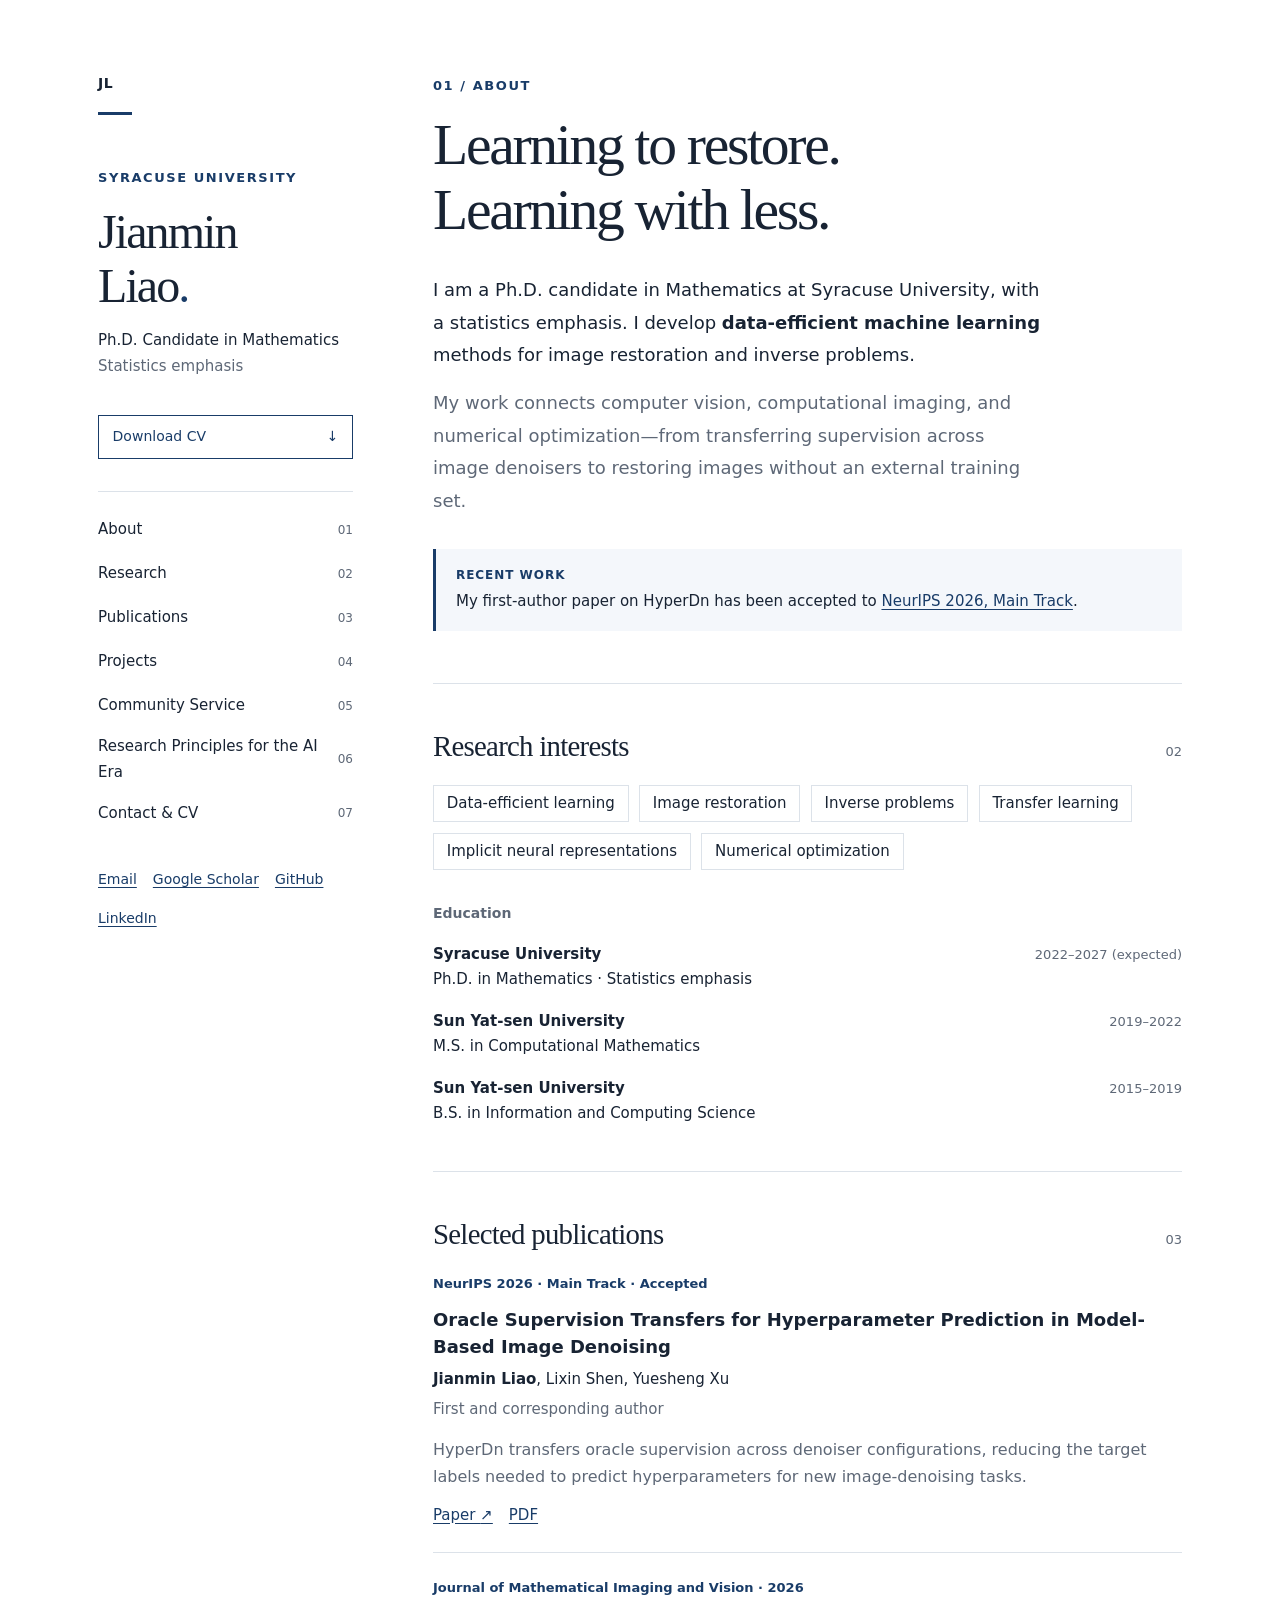
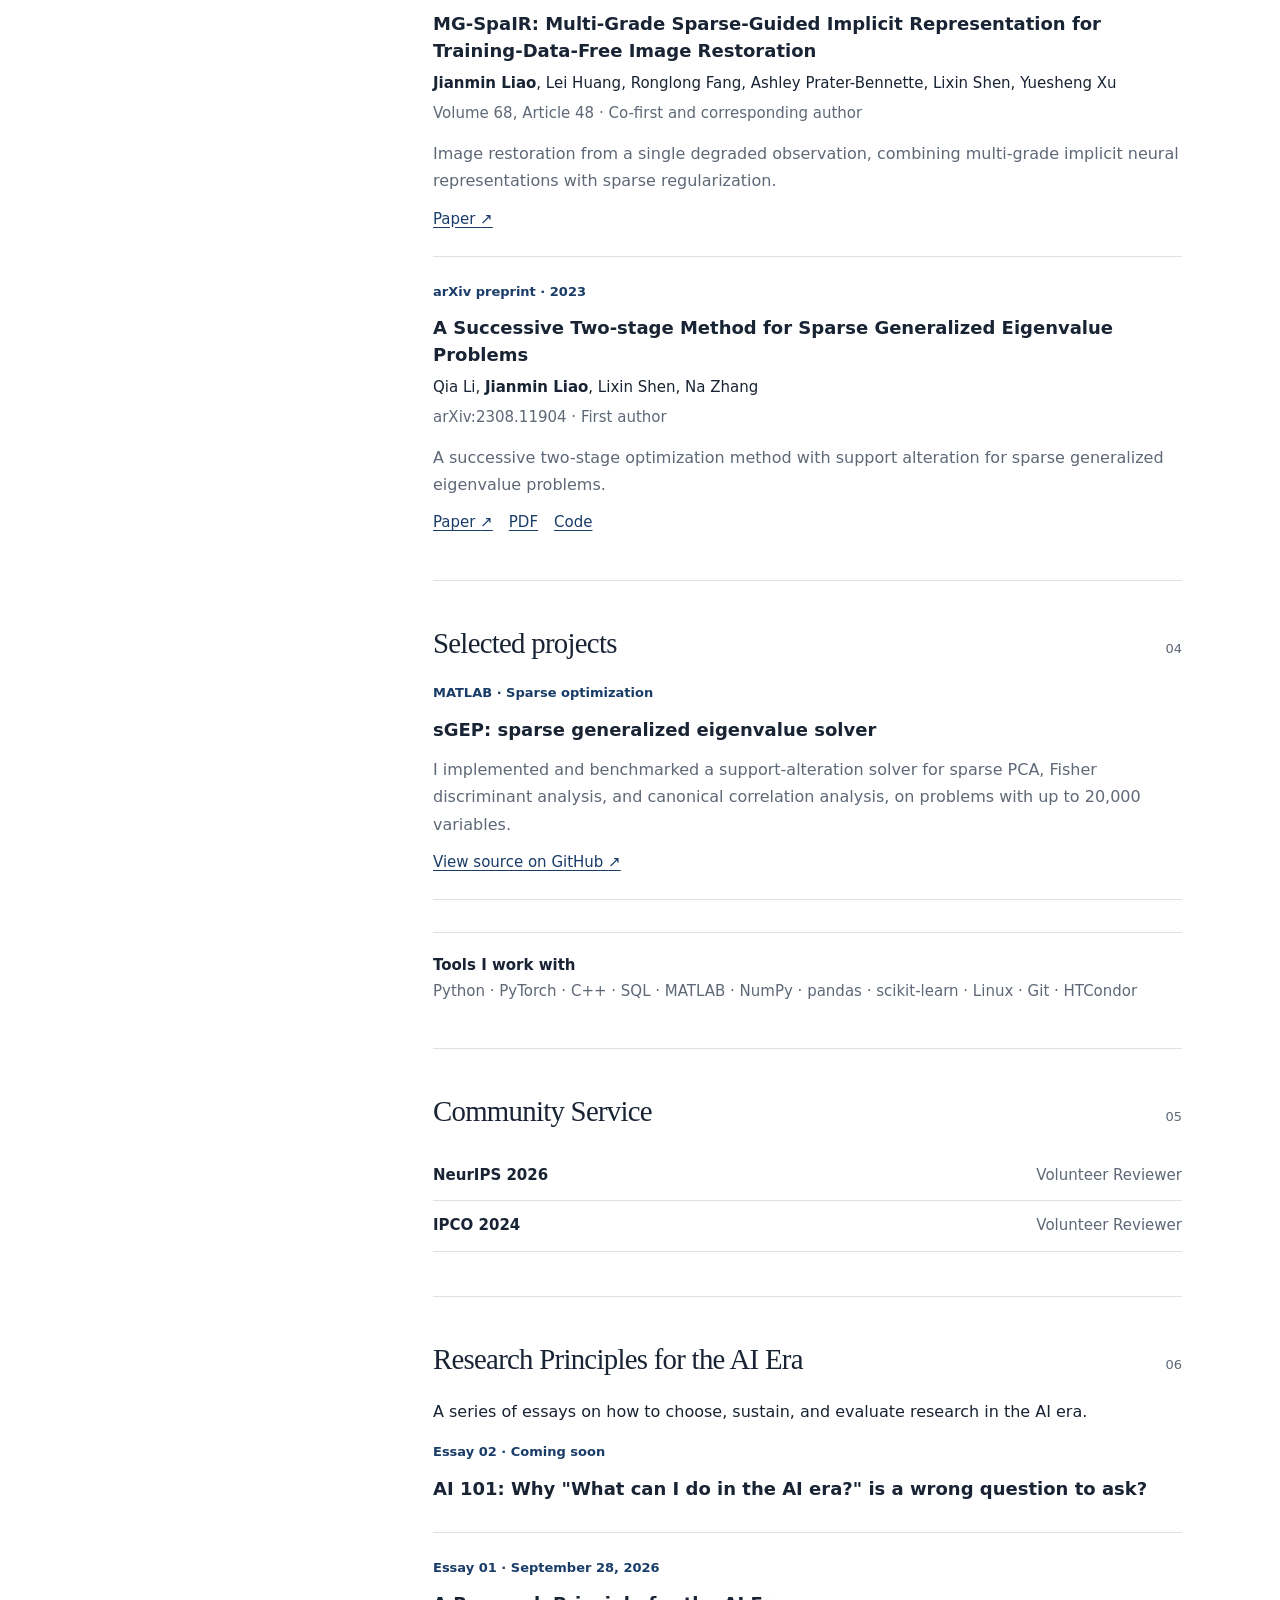
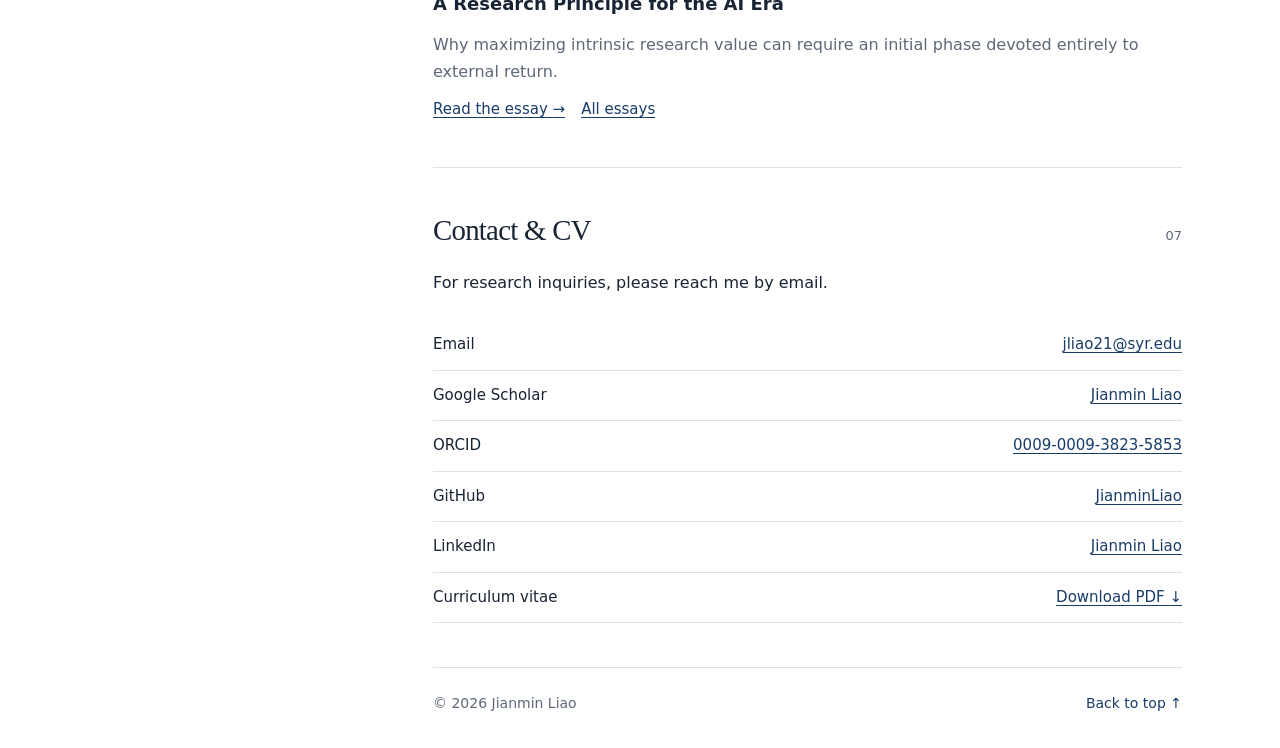
==== index.html @ b58b78a8 "Add upcoming AI 101 essay title" ====
<!doctype html>
<html lang="en">
<head>
  <meta charset="utf-8">
  <meta name="viewport" content="width=device-width, initial-scale=1">
  <meta name="description" content="Jianmin Liao is a Ph.D. candidate at Syracuse University working on data-efficient machine learning, image restoration, and inverse problems.">
  <link rel="canonical" href="https://jianminliao.github.io/">
  <meta property="og:title" content="Jianmin Liao | Machine Learning & Computational Imaging">
  <meta property="og:description" content="Ph.D. candidate at Syracuse University. Research in data-efficient machine learning, image restoration, and inverse problems.">
  <meta property="og:type" content="website">
  <meta property="og:url" content="https://jianminliao.github.io/">
  <meta name="theme-color" content="#193c68">
  <title>Jianmin Liao | Machine Learning &amp; Computational Imaging</title>
  <link rel="icon" href="assets/favicon.svg" type="image/svg+xml">
  <link rel="stylesheet" href="styles.css">
</head>
<body>
  <a class="skip-link" href="#main">Skip to content</a>
  <div class="site-shell">
    <header class="profile">
      <a class="wordmark" href="#about" aria-label="Jianmin Liao, back to introduction">JL<span class="wordmark-rule" aria-hidden="true"></span></a>
      <p class="eyebrow">Syracuse University</p>
      <h1>Jianmin <br>Liao<span class="name-period" aria-hidden="true">.</span></h1>
      <p class="affiliation">Ph.D. Candidate in Mathematics<br><span class="muted">Statistics emphasis</span></p>
      <a class="cv-link" href="assets/Jianmin-Liao-CV.pdf" download>Download CV <span aria-hidden="true">↓</span></a>
      <nav aria-label="Main navigation">
        <a href="#about">About<span aria-hidden="true">01</span></a>
        <a href="#research">Research<span aria-hidden="true">02</span></a>
        <a href="#publications">Publications<span aria-hidden="true">03</span></a>
        <a href="#projects">Projects<span aria-hidden="true">04</span></a>
        <a href="#service">Community Service<span aria-hidden="true">05</span></a>
        <a href="#thoughts">Research Principles for the AI Era<span aria-hidden="true">06</span></a>
        <a href="#contact">Contact &amp; CV<span aria-hidden="true">07</span></a>
      </nav>
      <div class="profile-links"><a href="mailto:jliao21@syr.edu">Email</a><a href="https://scholar.google.com/citations?user=6-htFRUAAAAJ&amp;hl=en">Google Scholar</a><a href="https://github.com/JianminLiao">GitHub</a><a href="https://linkedin.com/in/jianmin-liao">LinkedIn</a></div>
    </header>

    <main id="main" tabindex="-1">
      <section id="about" class="intro" aria-labelledby="about-heading">
        <p class="eyebrow">01 / About</p>
        <h2 id="about-heading">Learning to restore.<br>Learning with less.</h2>
        <div class="intro-copy">
          <p>I am a Ph.D. candidate in Mathematics at Syracuse University, with a statistics emphasis. I develop <strong>data-efficient machine learning</strong> methods for image restoration and inverse problems.</p>
          <p class="muted">My work connects computer vision, computational imaging, and numerical optimization—from transferring supervision across image denoisers to restoring images without an external training set.</p>
        </div>
        <p class="research-note"><span class="note-label">Recent work</span>My first-author paper on HyperDn has been accepted to <a href="#hyperdn">NeurIPS 2026, Main Track</a>.</p>
      </section>

      <section id="research" aria-labelledby="research-heading">
        <div class="section-heading"><h2 id="research-heading">Research interests</h2><span class="section-number" aria-hidden="true">02</span></div>
        <ul class="interests"><li>Data-efficient learning</li><li>Image restoration</li><li>Inverse problems</li><li>Transfer learning</li><li>Implicit neural representations</li><li>Numerical optimization</li></ul>
        <div class="education">
          <h3>Education</h3>
          <div><p><strong>Syracuse University</strong><br>Ph.D. in Mathematics · Statistics emphasis</p><p class="venue">2022–2027 (expected)</p></div>
          <div><p><strong>Sun Yat-sen University</strong><br>M.S. in Computational Mathematics</p><p class="venue">2019–2022</p></div>
          <div><p><strong>Sun Yat-sen University</strong><br>B.S. in Information and Computing Science</p><p class="venue">2015–2019</p></div>
        </div>
      </section>

      <section id="publications" aria-labelledby="publications-heading">
        <div class="section-heading"><h2 id="publications-heading">Selected publications</h2><span class="section-number" aria-hidden="true">03</span></div>
        <article class="publication featured" id="hyperdn">
          <p class="publication-tag">NeurIPS 2026 · Main Track · Accepted</p>
          <h3><a href="https://arxiv.org/abs/2605.20479">Oracle Supervision Transfers for Hyperparameter Prediction in Model-Based Image Denoising</a></h3>
          <p class="authors"><strong>Jianmin Liao</strong>, Lixin Shen, Yuesheng Xu</p>
          <p class="venue">First and corresponding author</p>
          <p class="work-description">HyperDn transfers oracle supervision across denoiser configurations, reducing the target labels needed to predict hyperparameters for new image-denoising tasks.</p>
          <div class="work-links"><a href="https://arxiv.org/abs/2605.20479">Paper <span aria-hidden="true">↗</span></a><a href="https://arxiv.org/pdf/2605.20479">PDF</a></div>
        </article>
        <article class="publication">
          <p class="publication-tag">Journal of Mathematical Imaging and Vision · 2026</p>
          <h3><a href="https://doi.org/10.1007/s10851-026-01329-2">MG-SpaIR: Multi-Grade Sparse-Guided Implicit Representation for Training-Data-Free Image Restoration</a></h3>
          <p class="authors"><strong>Jianmin Liao</strong>, Lei Huang, Ronglong Fang, Ashley Prater-Bennette, Lixin Shen, Yuesheng Xu</p>
          <p class="venue">Volume 68, Article 48 · Co-first and corresponding author</p>
          <p class="work-description">Image restoration from a single degraded observation, combining multi-grade implicit neural representations with sparse regularization.</p>
          <div class="work-links"><a href="https://doi.org/10.1007/s10851-026-01329-2">Paper <span aria-hidden="true">↗</span></a></div>
        </article>
        <article class="publication">
          <p class="publication-tag">arXiv preprint · 2023</p>
          <h3><a href="https://arxiv.org/abs/2308.11904">A Successive Two-stage Method for Sparse Generalized Eigenvalue Problems</a></h3>
          <p class="authors">Qia Li, <strong>Jianmin Liao</strong>, Lixin Shen, Na Zhang</p>
          <p class="venue">arXiv:2308.11904 · First author</p>
          <p class="work-description">A successive two-stage optimization method with support alteration for sparse generalized eigenvalue problems.</p>
          <div class="work-links"><a href="https://arxiv.org/abs/2308.11904">Paper <span aria-hidden="true">↗</span></a><a href="https://arxiv.org/pdf/2308.11904">PDF</a><a href="https://github.com/JianminLiao/sGEP">Code</a></div>
        </article>
      </section>

      <section id="projects" aria-labelledby="projects-heading">
        <div class="section-heading"><h2 id="projects-heading">Selected projects</h2><span class="section-number" aria-hidden="true">04</span></div>
        <article class="project">
          <p class="publication-tag">MATLAB · Sparse optimization</p>
          <h3>sGEP: sparse generalized eigenvalue solver</h3>
          <p class="work-description">I implemented and benchmarked a support-alteration solver for sparse PCA, Fisher discriminant analysis, and canonical correlation analysis, on problems with up to 20,000 variables.</p>
          <div class="work-links"><a href="https://github.com/JianminLiao/sGEP">View source on GitHub <span aria-hidden="true">↗</span></a></div>
        </article>
        <p class="toolkit"><strong>Tools I work with</strong><br>Python · PyTorch · C++ · SQL · MATLAB · NumPy · pandas · scikit-learn · Linux · Git · HTCondor</p>
      </section>

      <section id="service" aria-labelledby="service-heading">
        <div class="section-heading"><h2 id="service-heading">Community Service</h2><span class="section-number" aria-hidden="true">05</span></div>
        <ul class="service-list" aria-label="Academic reviewing">
          <li><strong>NeurIPS 2026</strong><span>Volunteer Reviewer</span></li>
          <li><strong>IPCO 2024</strong><span>Volunteer Reviewer</span></li>
        </ul>
      </section>

      <section id="thoughts" aria-labelledby="thoughts-heading">
        <div class="section-heading"><h2 id="thoughts-heading">Research Principles for the AI Era</h2><span class="section-number" aria-hidden="true">06</span></div>
        <p>A series of essays on how to choose, sustain, and evaluate research in the AI era.</p>
        <article class="publication">
          <p class="publication-tag">Essay 02 · Coming soon</p>
          <h3>AI 101: Why "What can I do in the AI era?" is a wrong question to ask?</h3>
        </article>
        <article class="publication">
          <p class="publication-tag">Essay 01 · September 28, 2026</p>
          <h3><a href="thoughts/research-principle-ai-era.html">A Research Principle for the AI Era</a></h3>
          <p class="work-description">Why maximizing intrinsic research value can require an initial phase devoted entirely to external return.</p>
          <div class="work-links"><a href="thoughts/research-principle-ai-era.html">Read the essay <span aria-hidden="true">→</span></a><a href="thoughts/">All essays</a></div>
        </article>
      </section>

      <section id="contact" aria-labelledby="contact-heading">
        <div class="section-heading"><h2 id="contact-heading">Contact &amp; CV</h2><span class="section-number" aria-hidden="true">07</span></div>
        <p class="section-intro">For research inquiries, please reach me by email.</p>
        <ul class="contact-list" aria-label="Contact information">
          <li><span>Email</span><a href="mailto:jliao21@syr.edu">jliao21@syr.edu</a></li>
          <li><span>Google Scholar</span><a href="https://scholar.google.com/citations?user=6-htFRUAAAAJ&amp;hl=en">Jianmin Liao</a></li>
          <li><span>ORCID</span><a href="https://orcid.org/0009-0009-3823-5853">0009-0009-3823-5853</a></li>
          <li><span>GitHub</span><a href="https://github.com/JianminLiao">JianminLiao</a></li>
          <li><span>LinkedIn</span><a href="https://linkedin.com/in/jianmin-liao">Jianmin Liao</a></li>
          <li><span>Curriculum vitae</span><a href="assets/Jianmin-Liao-CV.pdf" download>Download PDF <span aria-hidden="true">↓</span></a></li>
        </ul>
      </section>
      <footer><span>© 2026 Jianmin Liao</span><a href="#about">Back to top <span aria-hidden="true">↑</span></a></footer>
    </main>
  </div>
</body>
</html>
---- styles.css ----
:root {
  color-scheme: light;
  --ink: #182333;
  --muted: #5e6877;
  --accent: #193c68;
  --line: #dce2e9;
  --wash: #f4f7fb;
  --serif: Georgia, "Times New Roman", serif;
}
* { box-sizing: border-box; }
html { scroll-behavior: smooth; scroll-padding-top: 2rem; }
body { margin: 0; background: #fff; color: var(--ink); font: 1rem/1.7 system-ui, -apple-system, BlinkMacSystemFont, "Segoe UI", sans-serif; }
a { color: var(--accent); text-underline-offset: .22em; }
a:hover { text-decoration-thickness: 2px; }
a:focus-visible { outline: 3px solid #306aab; outline-offset: 5px; border-radius: 2px; }
::selection { background: #d9e7f7; }
.skip-link { position: fixed; top: .5rem; left: 1rem; z-index: 10; padding: .6rem 1rem; background: white; transform: translateY(-180%); }
.skip-link:focus { transform: translateY(0); }
.site-shell { max-width: 1180px; margin: 0 auto; padding: 4.5rem 3rem 0; display: grid; grid-template-columns: 255px minmax(0, 1fr); gap: 5rem; }
.profile { align-self: start; position: sticky; top: 3rem; padding-bottom: 2rem; }
.wordmark { display: block; text-decoration: none; color: var(--ink); font-size: .875rem; font-weight: 650; letter-spacing: .03em; }
.name-period { color: var(--accent); }
.cv-link { display: flex; justify-content: space-between; align-items: center; margin: 0 0 2rem; border: 1px solid var(--accent); padding: .55rem .85rem; font-size: .875rem; text-decoration: none; }
.cv-link:hover { background: var(--wash); }
.profile-links { display: flex; flex-wrap: wrap; gap: 1rem; margin-top: 2rem; font-size: .875rem; }
.research-note { margin: 2rem 0 0; padding: 1rem 1.25rem; background: var(--wash); border-left: 3px solid var(--accent); font-size: .9375rem; }
.note-label { display: block; color: var(--accent); font-size: .75rem; font-weight: 650; text-transform: uppercase; letter-spacing: .08em; margin-bottom: .25rem; }
.education { margin-top: 2rem; }
.education h3 { font-size: .875rem; margin: 0 0 1rem; color: var(--muted); font-weight: 600; }
.education > div { display: flex; justify-content: space-between; align-items: baseline; gap: 1rem; margin-top: 1rem; font-size: .9375rem; }
.education p { margin: 0; }
.education .venue { white-space: nowrap; font-size: .8125rem; }
.publication .publication-tag, .project .publication-tag { margin: 0 0 .7rem; font-size: .8125rem; color: var(--accent); font-weight: 600; }
.publication h3 a { color: var(--ink); text-decoration: none; }
.publication h3 a:hover { color: var(--accent); text-decoration: underline; }
.authors { font-size: .9375rem; }
.publication .work-description, .project .work-description { margin-top: .85rem; color: var(--muted); }
.toolkit { margin: 2rem 0 0; padding-top: 1.25rem; border-top: 1px solid var(--line); color: var(--muted); font-size: .9375rem; }
.toolkit strong { color: var(--ink); font-weight: 600; }
.wordmark-rule { display: block; width: 34px; height: 3px; background: var(--accent); margin-top: 1rem; margin-bottom: 3.25rem; }
.eyebrow { color: var(--accent); font-size: .8125rem; font-weight: 650; letter-spacing: .12em; text-transform: uppercase; margin: 0 0 1rem; }
h1, h2, p { margin-top: 0; }
h1 { font-family: var(--serif); font-size: clamp(2.25rem, 4vw, 3rem); font-weight: 400; line-height: 1.12; letter-spacing: -.04em; margin-bottom: 1rem; overflow-wrap: anywhere; }
.affiliation { font-size: .9375rem; margin-bottom: 2.25rem; }
nav { display: grid; border-top: 1px solid var(--line); padding-top: 1rem; }
nav a { display: flex; align-items: center; justify-content: space-between; gap: 1rem; min-height: 44px; padding: .4rem 0; font-size: .9375rem; color: var(--ink); text-decoration: none; }
nav a span { color: var(--muted); font-size: .75rem; font-variant-numeric: tabular-nums; }
nav a:hover { color: var(--accent); text-decoration: underline; }
main { min-width: 0; }
main:focus { outline: none; }
section { padding: 2.75rem 0; border-top: 1px solid var(--line); scroll-margin-top: 1rem; }
.intro { padding-top: .2rem; padding-bottom: 3.25rem; border: 0; }
.intro h2 { font-family: var(--serif); font-weight: 400; font-size: clamp(2.4rem, 5vw, 3.6rem); line-height: 1.12; letter-spacing: -.04em; margin: 0 0 2rem; }
.intro-copy { max-width: 38rem; font-size: 1.125rem; line-height: 1.8; }
.intro-copy p { margin-bottom: 1rem; }
.intro-copy p:last-child { margin-bottom: 0; }
.section-heading { display: flex; align-items: baseline; justify-content: space-between; gap: 1rem; margin-bottom: 1.25rem; }
.section-heading h2 { font: 400 1.8rem/1.3 var(--serif); letter-spacing: -.025em; margin: 0; }
.section-number { color: var(--muted); font-size: .8125rem; font-variant-numeric: tabular-nums; }
.section-intro { margin-bottom: 0; }
.muted { color: var(--muted); }
.contact-list { list-style: none; padding: 0; margin: 1.5rem 0 0; }
.contact-list li { display: flex; justify-content: space-between; gap: 1rem; padding: .75rem 0; border-bottom: 1px solid var(--line); font-size: .9375rem; }
.contact-list a { overflow-wrap: anywhere; }
.service-list { list-style: none; padding: 0; margin: 0; }
.service-list li { display: flex; flex-wrap: wrap; justify-content: space-between; gap: .25rem 1rem; padding: .75rem 0; border-bottom: 1px solid var(--line); font-size: .9375rem; }
.service-list strong { font-weight: 600; }
.service-list span { color: var(--muted); }
.interests { list-style: none; padding: 0; display: flex; flex-wrap: wrap; gap: .65rem; }
.interests li { border: 1px solid var(--line); padding: .3rem .8rem; font-size: .9375rem; }
.publication, .project { padding: 1.5rem 0; border-bottom: 1px solid var(--line); }
.publication:first-of-type, .project:first-of-type { padding-top: 0; }
.publication:last-child, .project:last-child { border-bottom: 0; padding-bottom: 0; }
.publication h3, .project h3 { font-size: 1.125rem; line-height: 1.5; margin: 0 0 .4rem; }
.publication p, .project p { margin: .3rem 0; }
.venue { color: var(--muted); font-size: .9375rem; }
.work-links { display: flex; flex-wrap: wrap; gap: 1rem; margin-top: .75rem; font-size: .9375rem; }
footer { display: flex; justify-content: space-between; gap: 1rem; padding: 1.5rem 0 2rem; border-top: 1px solid var(--line); color: var(--muted); font-size: .875rem; }
footer a { text-decoration: none; }
@media (max-width: 900px) {
  .site-shell { grid-template-columns: 210px minmax(0, 1fr); gap: 2.75rem; padding: 3rem 2rem 0; }
}
@media (max-width: 680px) {
  html { scroll-padding-top: 1rem; }
  .site-shell { display: block; padding: 1.5rem 1.25rem 0; }
  .profile { position: static; padding-bottom: 1.75rem; }
  .wordmark-rule { margin-bottom: 1.5rem; margin-top: .5rem; }
  h1 { font-size: 2.4rem; margin-bottom: .75rem; }
  h1 br { display: none; }
  .affiliation { margin-bottom: 1rem; }
  nav { display: flex; flex-wrap: wrap; column-gap: 1.25rem; row-gap: .15rem; }
  nav a { font-size: .875rem; }
  nav a span { display: none; }
  section { padding: 2rem 0; }
  .intro { padding-bottom: 2.5rem; }
  .intro h2 { font-size: 2.15rem; margin-bottom: 1.5rem; }
  .section-heading h2 { font-size: 1.65rem; }
  .contact-list li { flex-wrap: wrap; gap: .25rem 1rem; }
  .education > div { display: block; }
  .education .venue { margin-top: .2rem; white-space: normal; }
  .cv-link { max-width: 16rem; margin-bottom: 1.25rem; }
  .profile-links { margin-top: 1rem; }
}
@media (prefers-reduced-motion: reduce) { html { scroll-behavior: auto; } }
@media print {
  nav, .wordmark, .skip-link, footer { display: none; }
  .site-shell { display: block; max-width: none; padding: 0; }
  .profile { position: static; }
  section { padding: 1rem 0; break-inside: avoid; }
  a { color: inherit; }
}
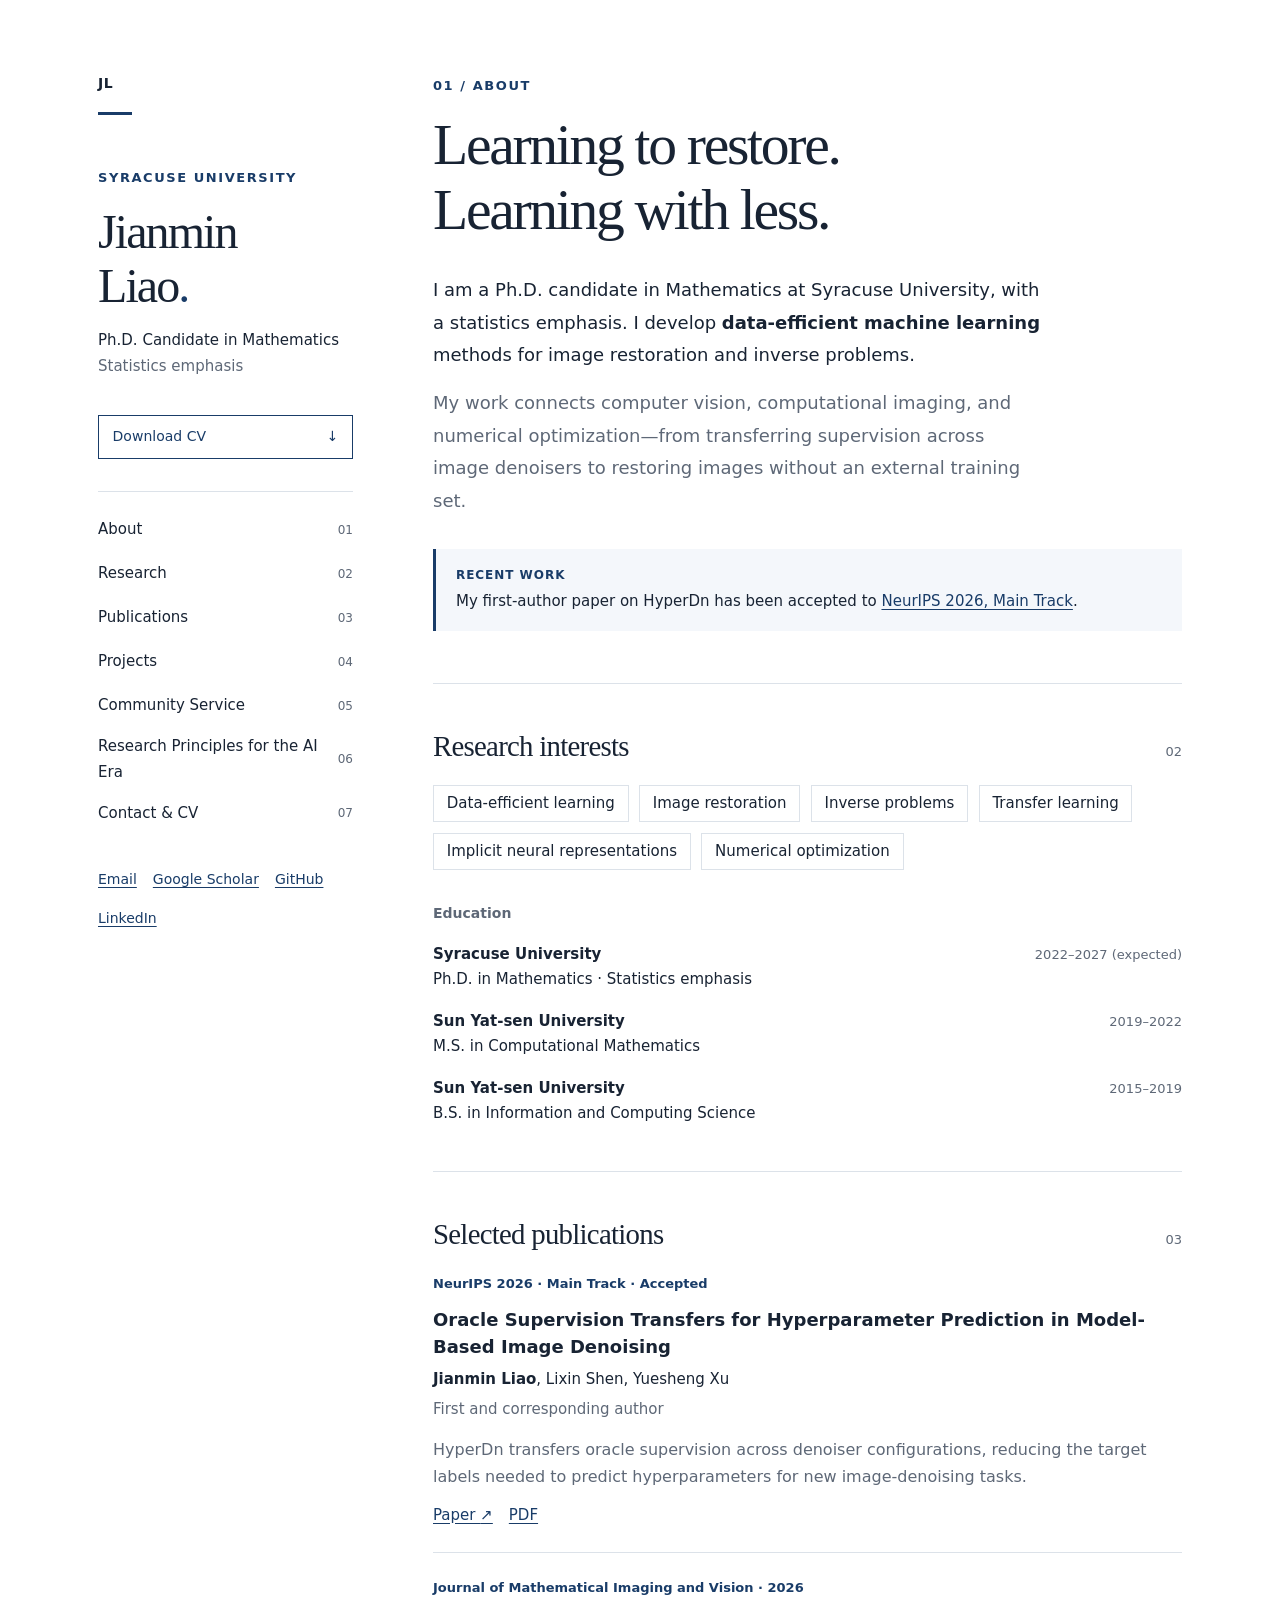
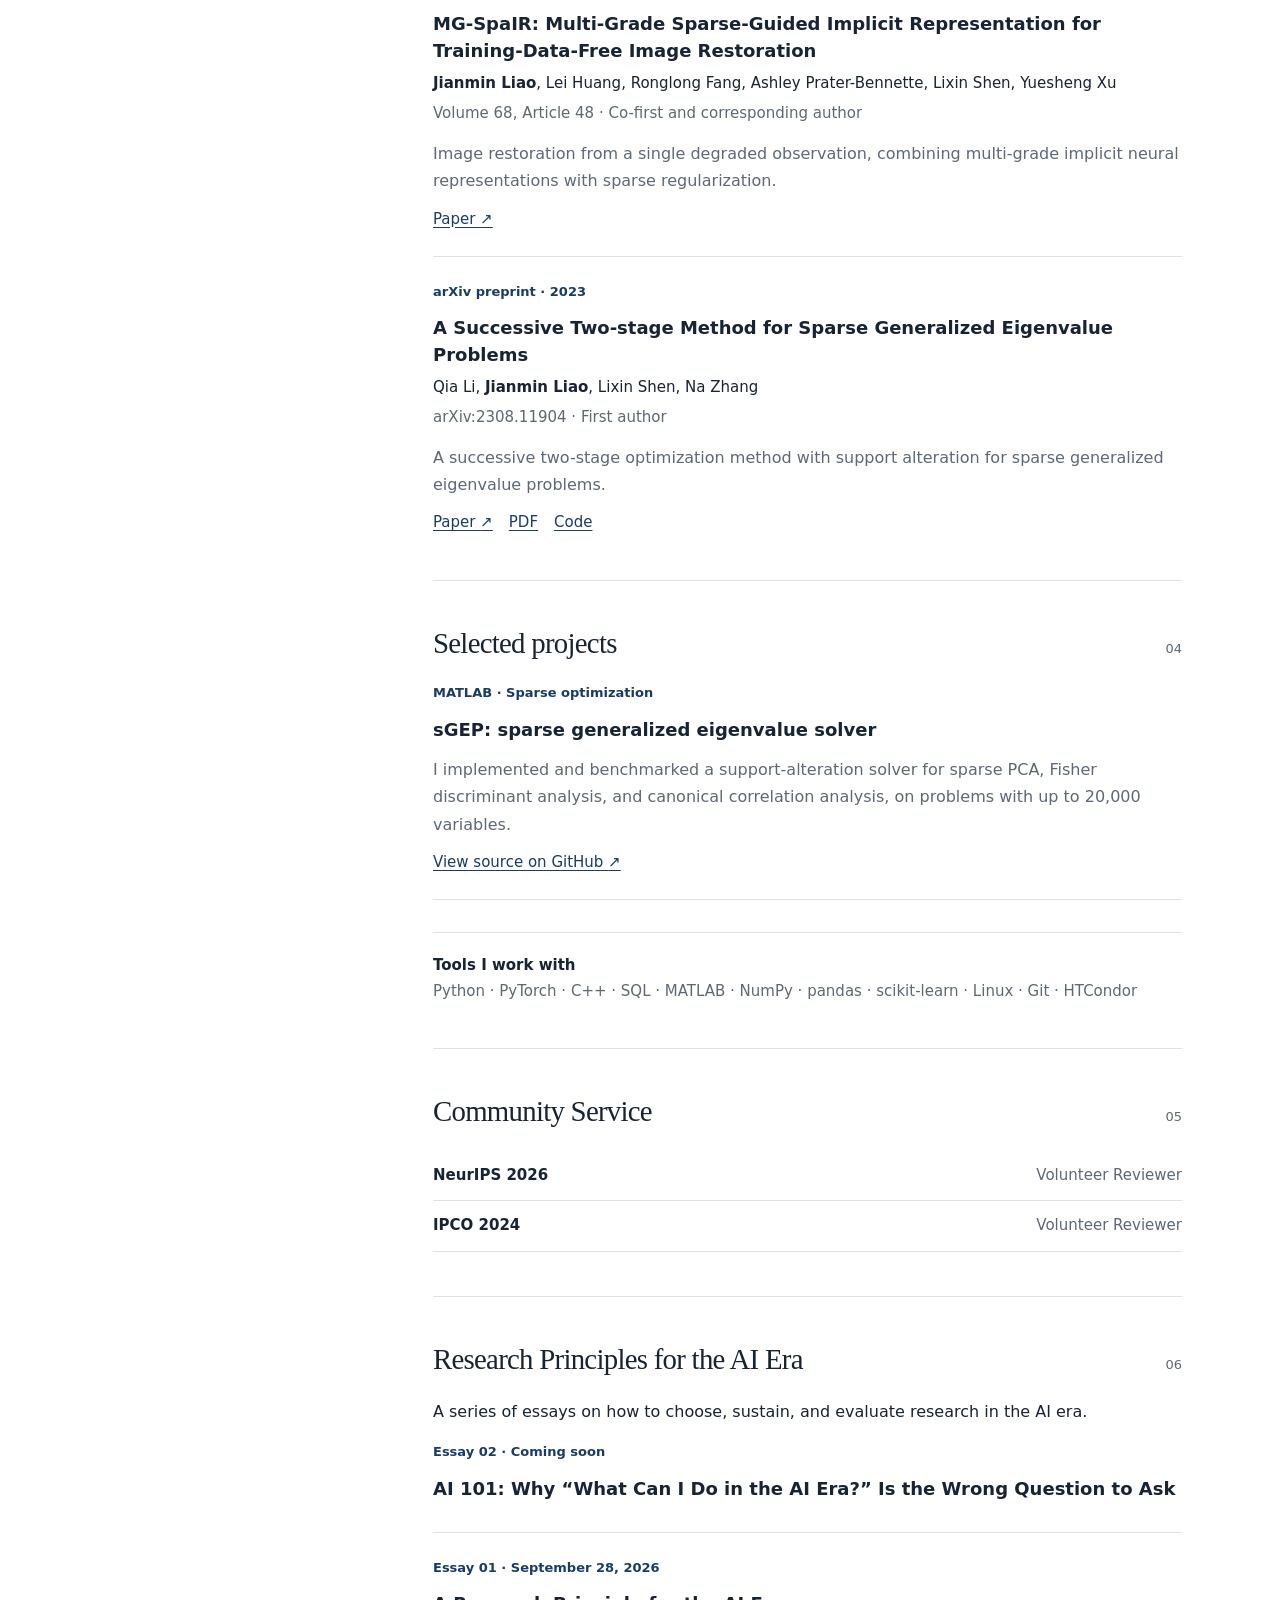
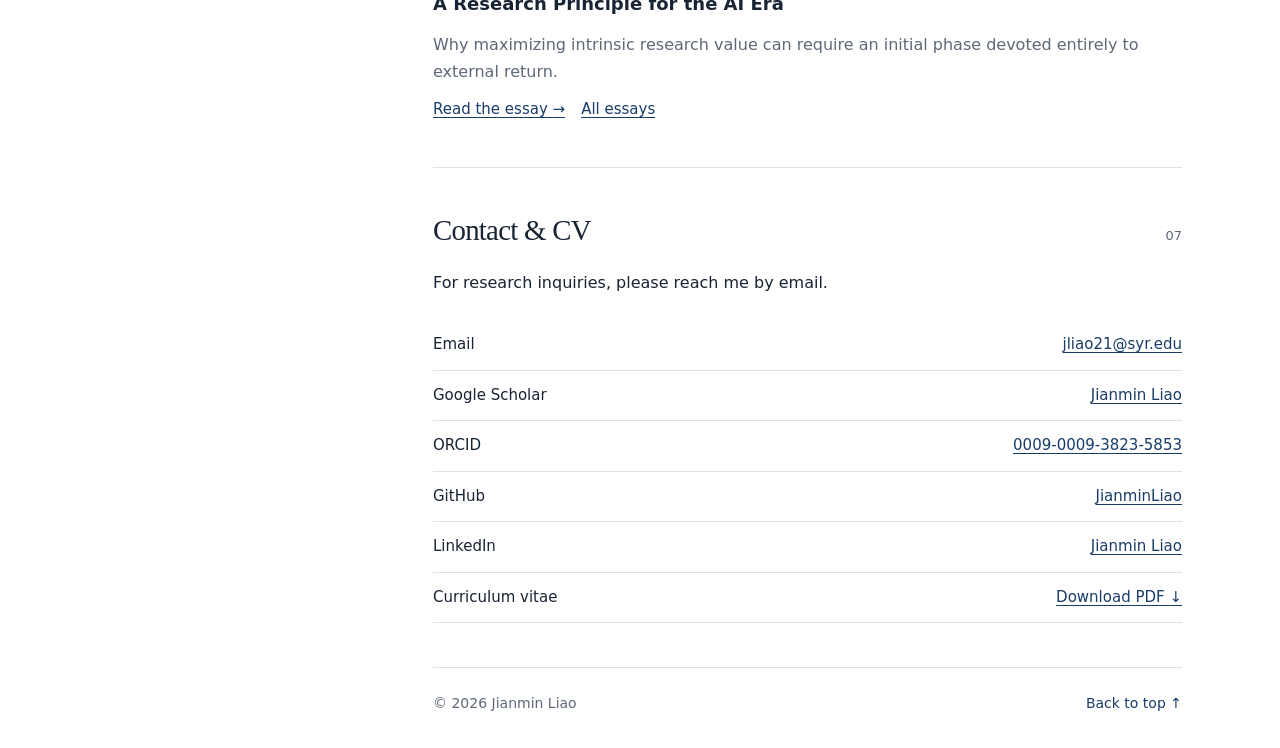
==== commit 0deafe40: "Polish the upcoming AI 101 essay title" ====
--- a/index.html
+++ b/index.html
@@ -109,7 +109,7 @@
         <p>A series of essays on how to choose, sustain, and evaluate research in the AI era.</p>
         <article class="publication">
           <p class="publication-tag">Essay 02 · Coming soon</p>
-          <h3>AI 101: Why "What can I do in the AI era?" is a wrong question to ask?</h3>
+          <h3>AI 101: Why “What Can I Do in the AI Era?” Is the Wrong Question to Ask</h3>
         </article>
         <article class="publication">
           <p class="publication-tag">Essay 01 · September 28, 2026</p>
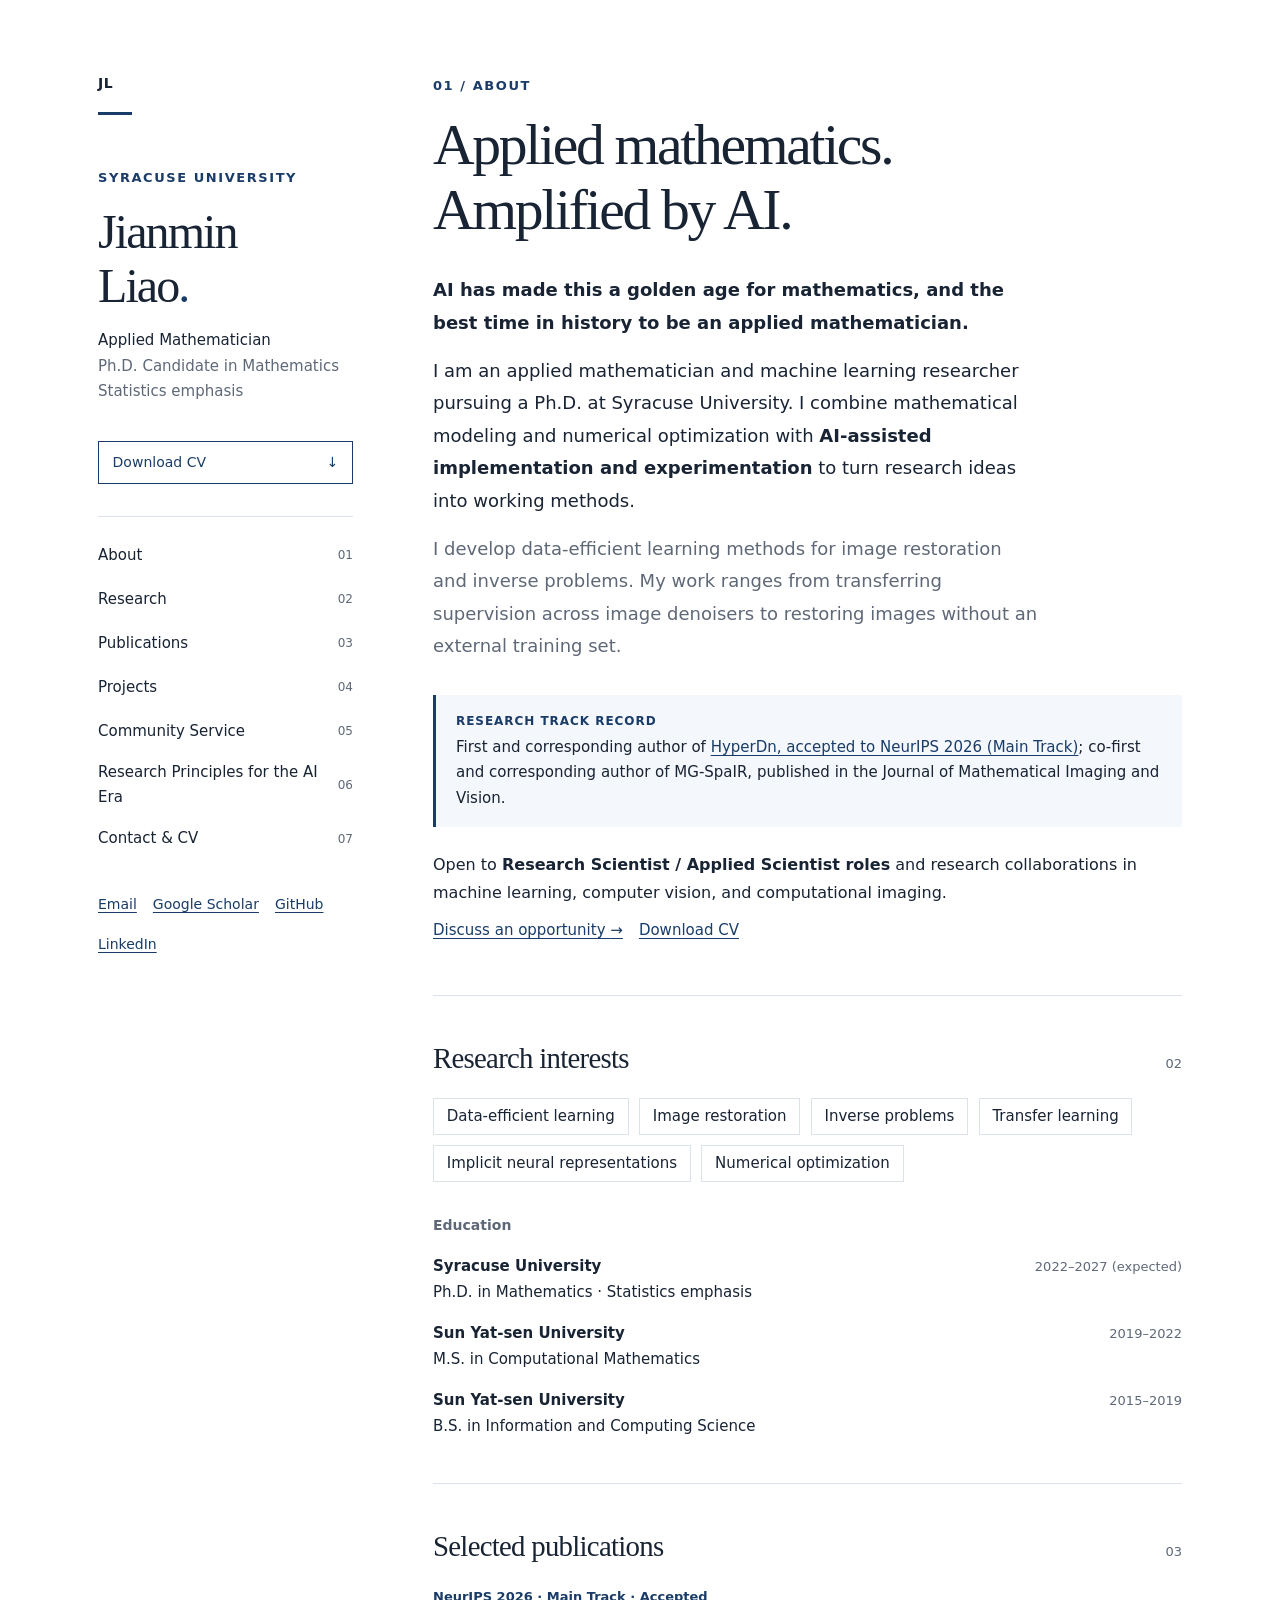
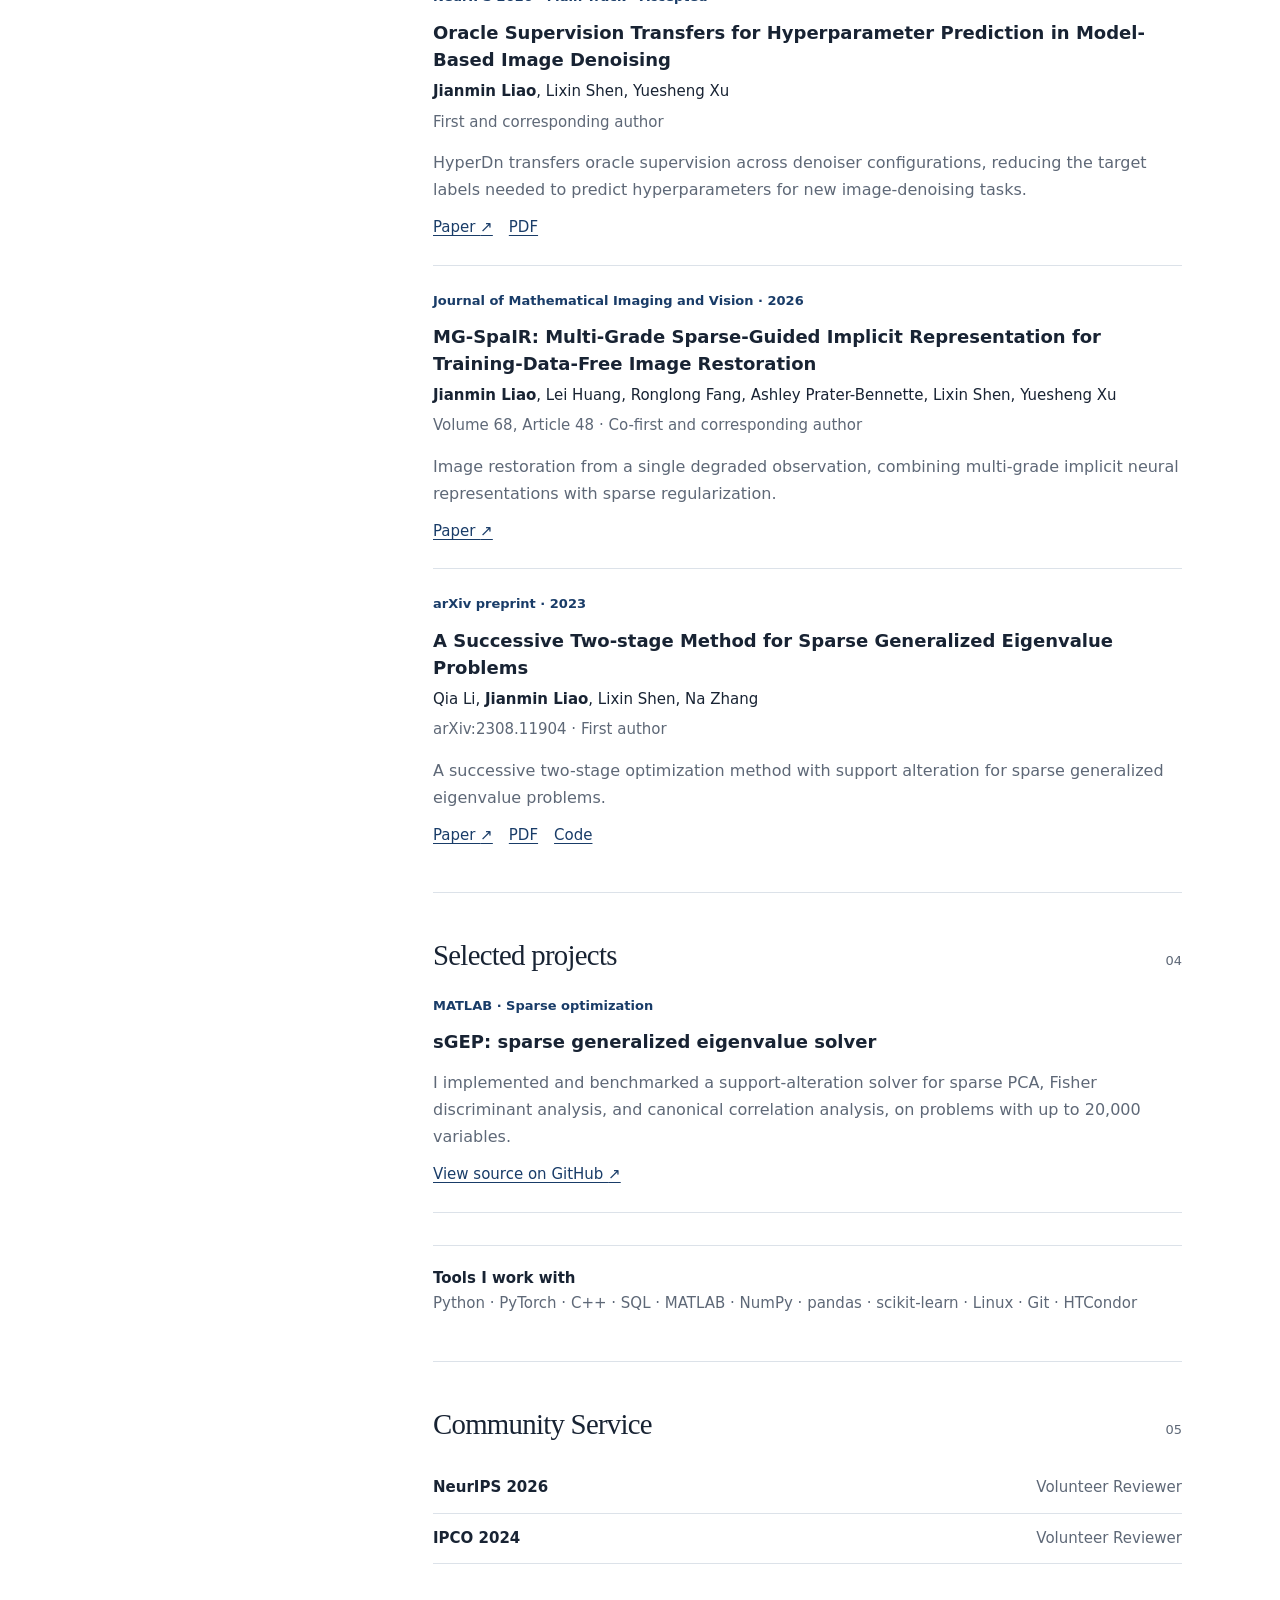
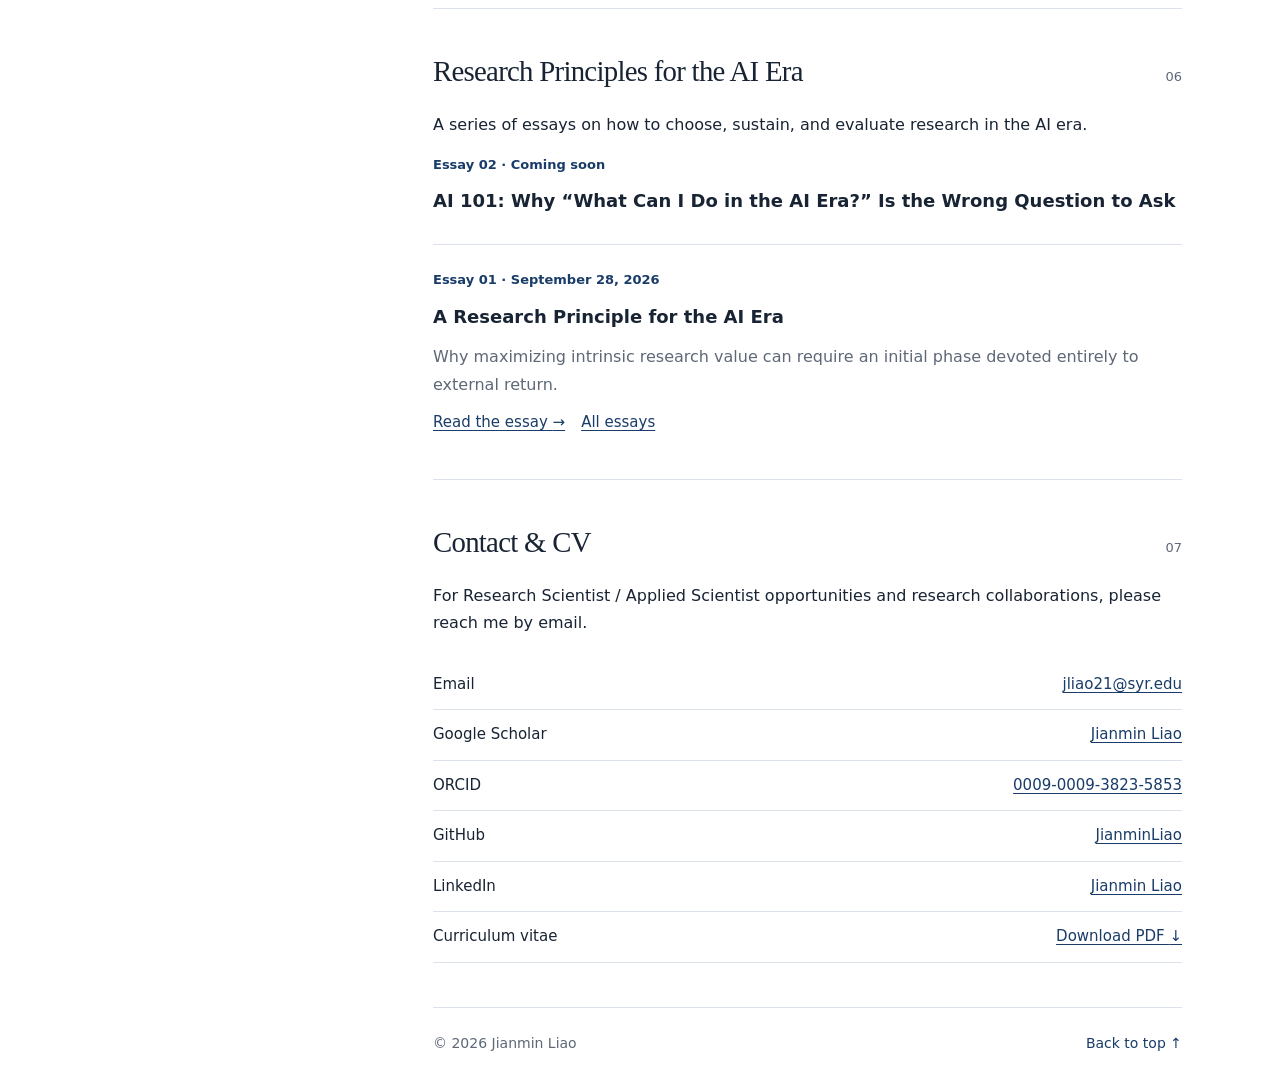
==== commit 03a31d3d: "Position profile and CV around applied mathematics in the AI era" ====
--- a/index.html
+++ b/index.html
@@ -2,17 +2,20 @@
 <html lang="en">
 <head>
   <meta charset="utf-8">
+  <meta http-equiv="Content-Security-Policy" content="default-src 'none'; script-src https://cloud.umami.is/script.js; connect-src https://gateway.umami.is; style-src 'self'; img-src 'self'; base-uri 'none'; form-action 'none'; object-src 'none'">
+  <meta name="referrer" content="no-referrer">
   <meta name="viewport" content="width=device-width, initial-scale=1">
-  <meta name="description" content="Jianmin Liao is a Ph.D. candidate at Syracuse University working on data-efficient machine learning, image restoration, and inverse problems.">
+  <meta name="description" content="Jianmin Liao is an applied mathematician and machine learning researcher at Syracuse University, open to Research Scientist and Applied Scientist roles and research collaborations.">
   <link rel="canonical" href="https://jianminliao.github.io/">
-  <meta property="og:title" content="Jianmin Liao | Machine Learning & Computational Imaging">
-  <meta property="og:description" content="Ph.D. candidate at Syracuse University. Research in data-efficient machine learning, image restoration, and inverse problems.">
+  <meta property="og:title" content="Jianmin Liao | Applied Mathematics & Machine Learning">
+  <meta property="og:description" content="Applied mathematician and machine learning researcher. First-author NeurIPS 2026 paper. Open to research roles and collaborations.">
   <meta property="og:type" content="website">
   <meta property="og:url" content="https://jianminliao.github.io/">
   <meta name="theme-color" content="#193c68">
-  <title>Jianmin Liao | Machine Learning &amp; Computational Imaging</title>
+  <title>Jianmin Liao | Applied Mathematics &amp; Machine Learning</title>
   <link rel="icon" href="assets/favicon.svg" type="image/svg+xml">
   <link rel="stylesheet" href="styles.css">
+  <script defer src="https://cloud.umami.is/script.js" data-website-id="e62a3628-340b-4b03-b7d4-fc00e551b56d"></script>
 </head>
 <body>
   <a class="skip-link" href="#main">Skip to content</a>
@@ -21,7 +24,7 @@
       <a class="wordmark" href="#about" aria-label="Jianmin Liao, back to introduction">JL<span class="wordmark-rule" aria-hidden="true"></span></a>
       <p class="eyebrow">Syracuse University</p>
       <h1>Jianmin <br>Liao<span class="name-period" aria-hidden="true">.</span></h1>
-      <p class="affiliation">Ph.D. Candidate in Mathematics<br><span class="muted">Statistics emphasis</span></p>
+      <p class="affiliation">Applied Mathematician<br><span class="muted">Ph.D. Candidate in Mathematics<br>Statistics emphasis</span></p>
       <a class="cv-link" href="assets/Jianmin-Liao-CV.pdf" download>Download CV <span aria-hidden="true">↓</span></a>
       <nav aria-label="Main navigation">
         <a href="#about">About<span aria-hidden="true">01</span></a>
@@ -38,12 +41,15 @@
     <main id="main" tabindex="-1">
       <section id="about" class="intro" aria-labelledby="about-heading">
         <p class="eyebrow">01 / About</p>
-        <h2 id="about-heading">Learning to restore.<br>Learning with less.</h2>
+        <h2 id="about-heading">Applied mathematics.<br>Amplified by AI.</h2>
         <div class="intro-copy">
-          <p>I am a Ph.D. candidate in Mathematics at Syracuse University, with a statistics emphasis. I develop <strong>data-efficient machine learning</strong> methods for image restoration and inverse problems.</p>
-          <p class="muted">My work connects computer vision, computational imaging, and numerical optimization—from transferring supervision across image denoisers to restoring images without an external training set.</p>
+          <p><strong>AI has made this a golden age for mathematics, and the best time in history to be an applied mathematician.</strong></p>
+          <p>I am an applied mathematician and machine learning researcher pursuing a Ph.D. at Syracuse University. I combine mathematical modeling and numerical optimization with <strong>AI-assisted implementation and experimentation</strong> to turn research ideas into working methods.</p>
+          <p class="muted">I develop data-efficient learning methods for image restoration and inverse problems. My work ranges from transferring supervision across image denoisers to restoring images without an external training set.</p>
         </div>
-        <p class="research-note"><span class="note-label">Recent work</span>My first-author paper on HyperDn has been accepted to <a href="#hyperdn">NeurIPS 2026, Main Track</a>.</p>
+        <p class="research-note"><span class="note-label">Research track record</span>First and corresponding author of <a href="#hyperdn">HyperDn, accepted to NeurIPS 2026 (Main Track)</a>; co-first and corresponding author of MG-SpaIR, published in the Journal of Mathematical Imaging and Vision.</p>
+        <p class="opportunities">Open to <strong>Research Scientist / Applied Scientist roles</strong> and research collaborations in machine learning, computer vision, and computational imaging.</p>
+        <div class="work-links"><a href="mailto:jliao21@syr.edu">Discuss an opportunity <span aria-hidden="true">→</span></a><a href="assets/Jianmin-Liao-CV.pdf" download>Download CV</a></div>
       </section>
 
       <section id="research" aria-labelledby="research-heading">
@@ -121,7 +127,7 @@
 
       <section id="contact" aria-labelledby="contact-heading">
         <div class="section-heading"><h2 id="contact-heading">Contact &amp; CV</h2><span class="section-number" aria-hidden="true">07</span></div>
-        <p class="section-intro">For research inquiries, please reach me by email.</p>
+        <p class="section-intro">For Research Scientist / Applied Scientist opportunities and research collaborations, please reach me by email.</p>
         <ul class="contact-list" aria-label="Contact information">
           <li><span>Email</span><a href="mailto:jliao21@syr.edu">jliao21@syr.edu</a></li>
           <li><span>Google Scholar</span><a href="https://scholar.google.com/citations?user=6-htFRUAAAAJ&amp;hl=en">Jianmin Liao</a></li>
--- a/styles.css
+++ b/styles.css
@@ -24,6 +24,7 @@
 .cv-link:hover { background: var(--wash); }
 .profile-links { display: flex; flex-wrap: wrap; gap: 1rem; margin-top: 2rem; font-size: .875rem; }
 .research-note { margin: 2rem 0 0; padding: 1rem 1.25rem; background: var(--wash); border-left: 3px solid var(--accent); font-size: .9375rem; }
+.opportunities { margin: 1.5rem 0 .5rem; }
 .note-label { display: block; color: var(--accent); font-size: .75rem; font-weight: 650; text-transform: uppercase; letter-spacing: .08em; margin-bottom: .25rem; }
 .education { margin-top: 2rem; }
 .education h3 { font-size: .875rem; margin: 0 0 1rem; color: var(--muted); font-weight: 600; }
@@ -109,3 +110,5 @@
   section { padding: 1rem 0; break-inside: avoid; }
   a { color: inherit; }
 }
+
+.not-found { max-width: 42rem; margin: 12vh auto; padding: 2rem; }
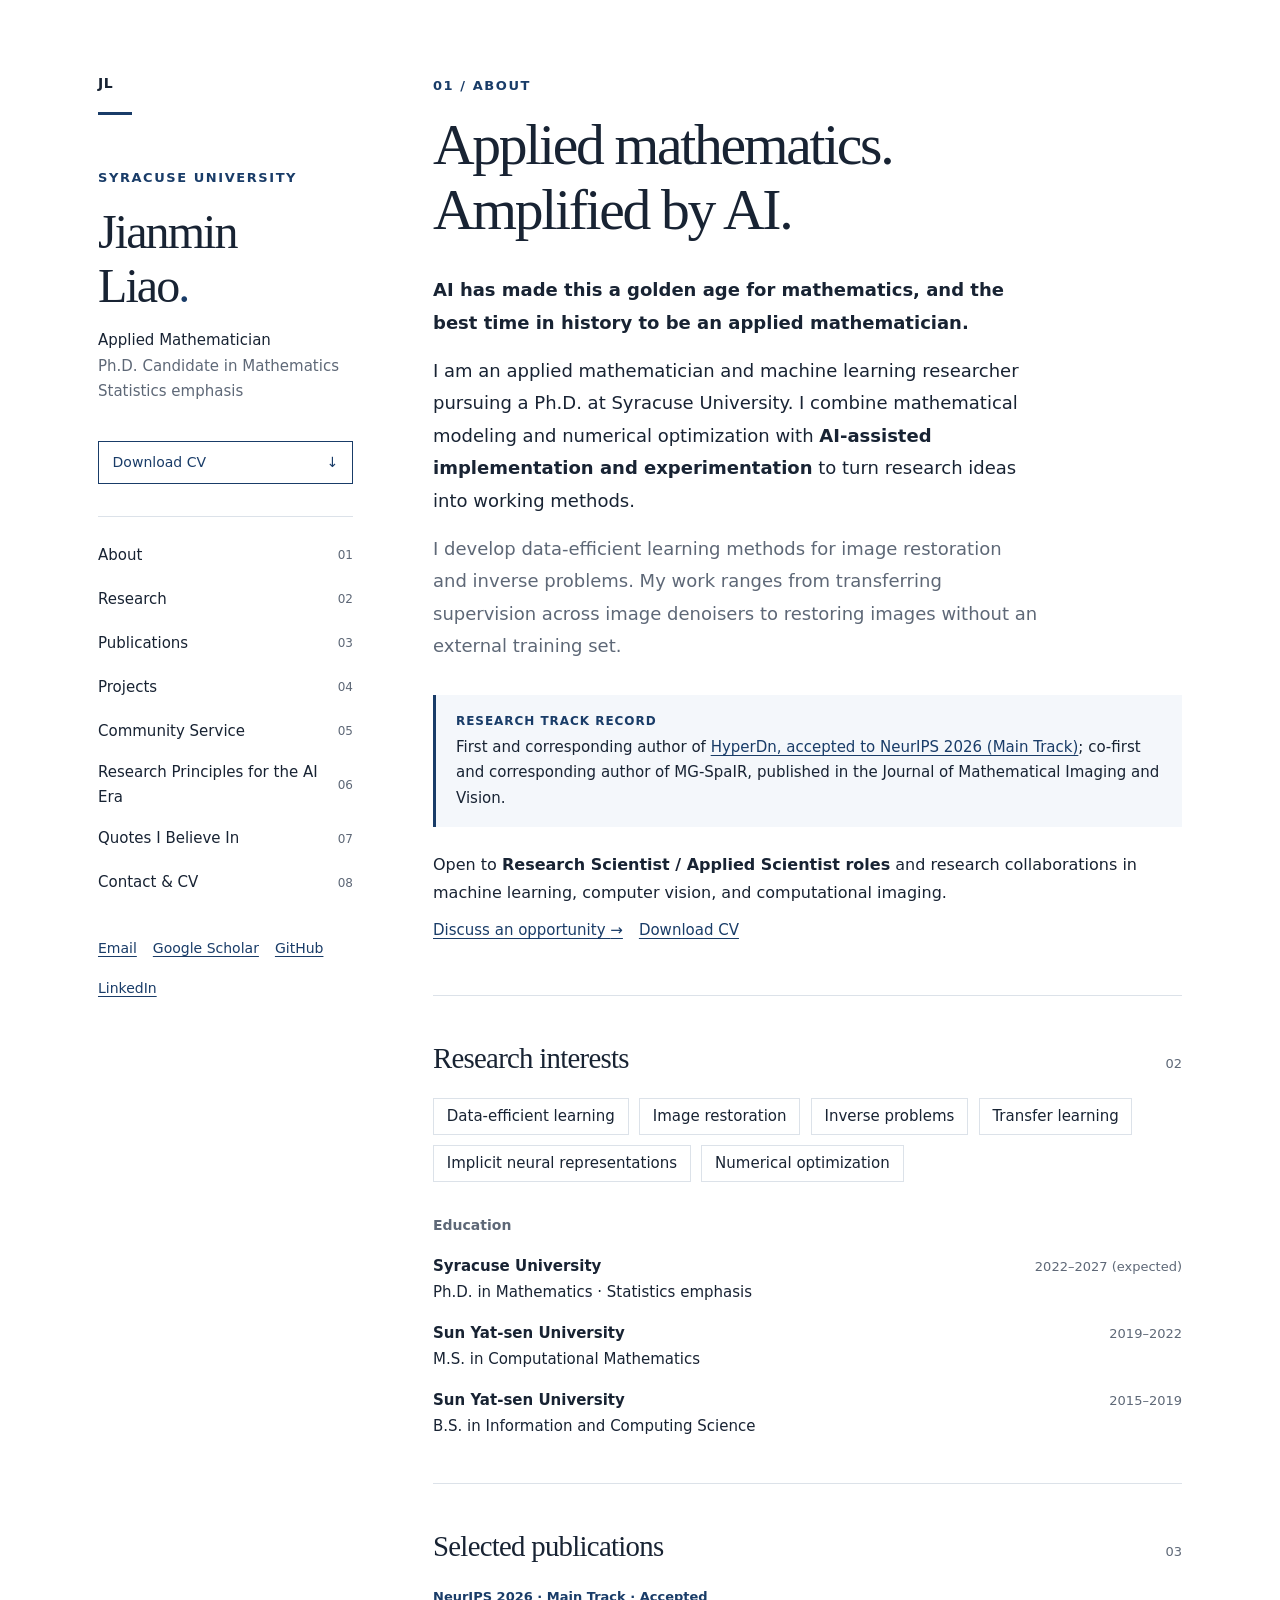
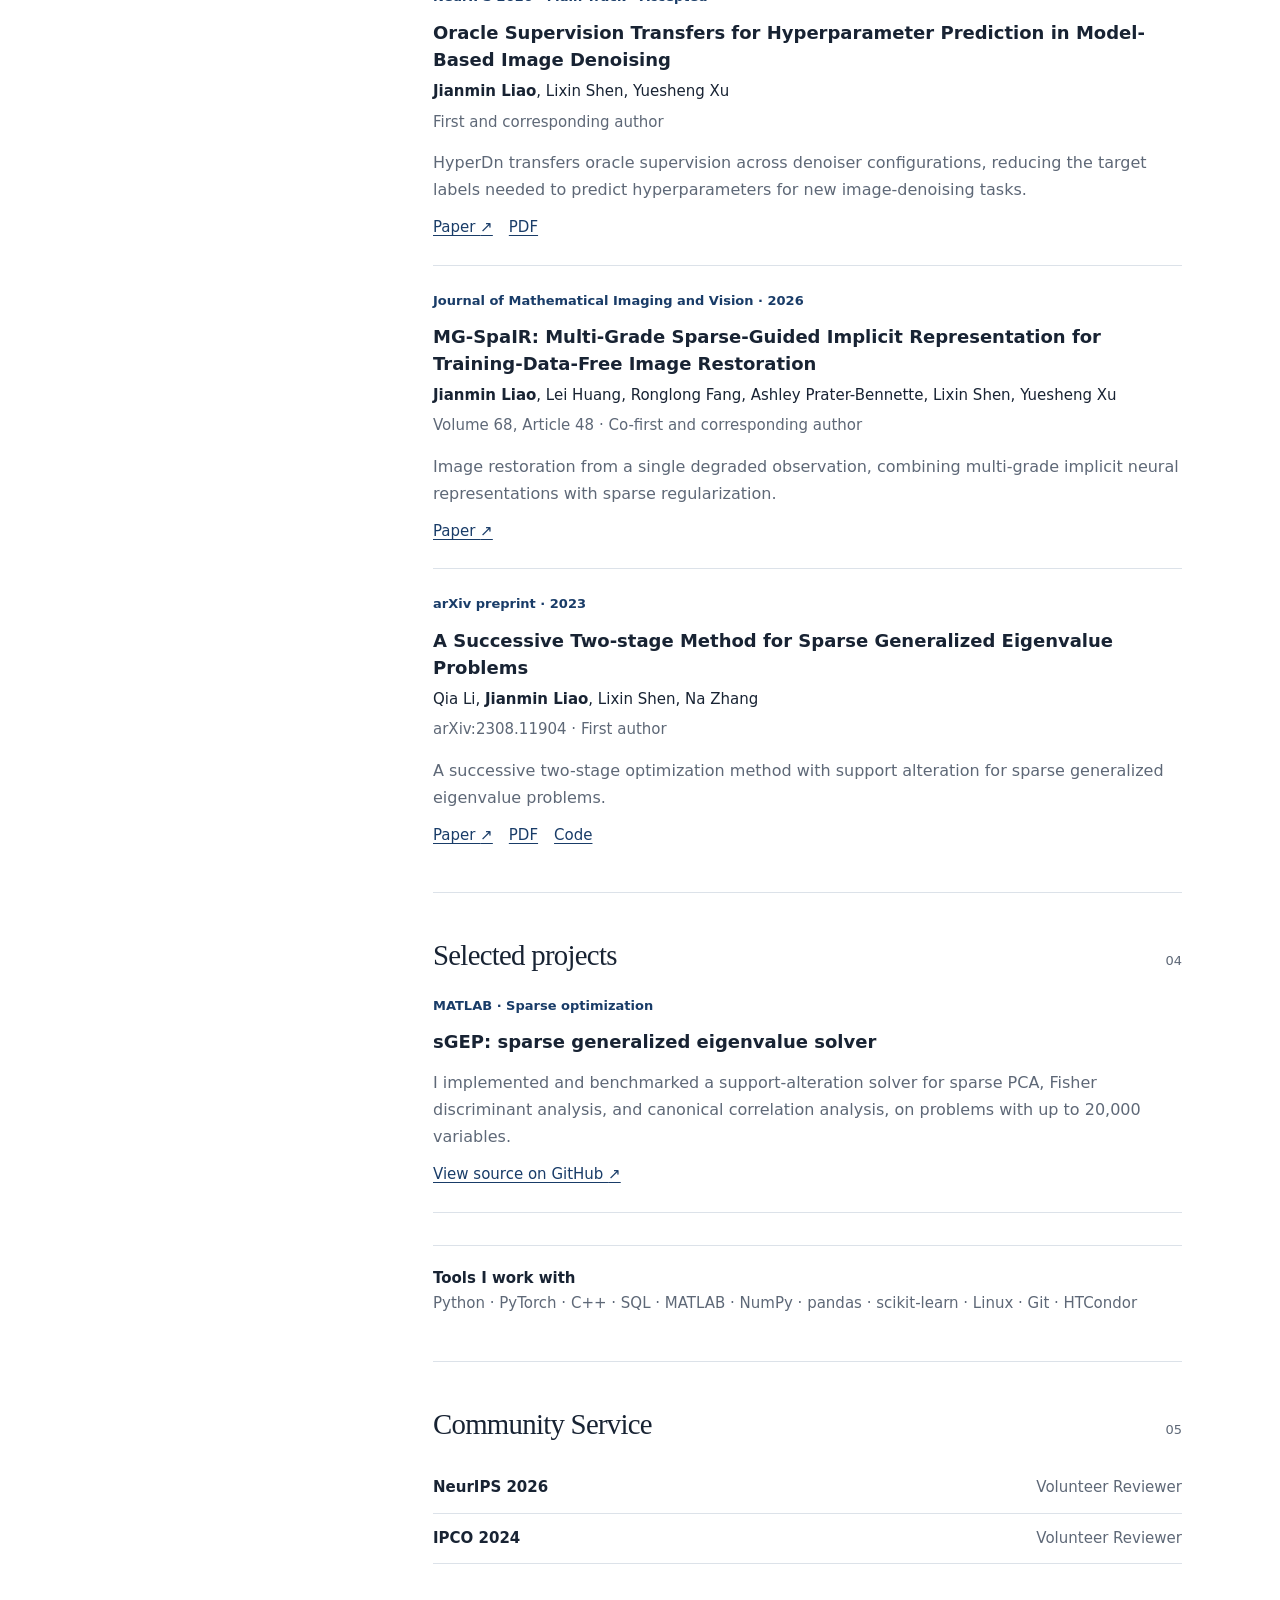
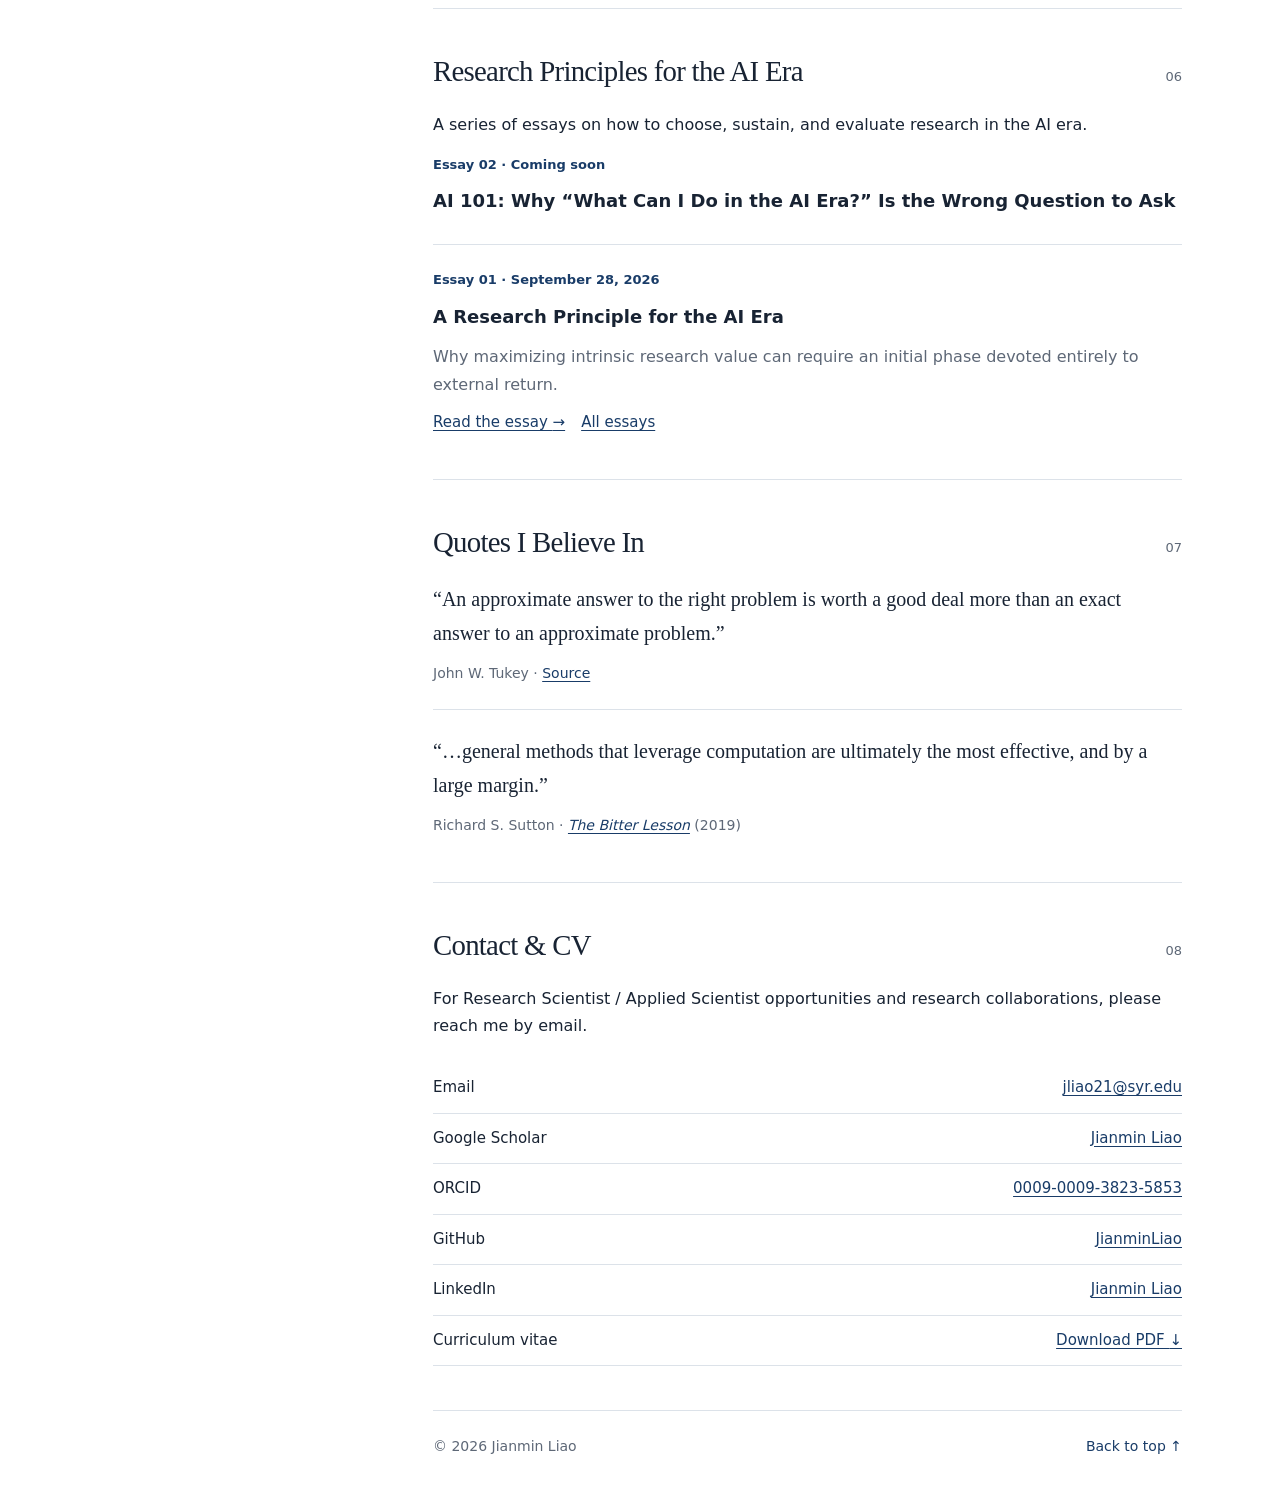
==== commit af328fe1: "Add Quotes I Believe In homepage section" ====
--- a/index.html
+++ b/index.html
@@ -33,7 +33,8 @@
         <a href="#projects">Projects<span aria-hidden="true">04</span></a>
         <a href="#service">Community Service<span aria-hidden="true">05</span></a>
         <a href="#thoughts">Research Principles for the AI Era<span aria-hidden="true">06</span></a>
-        <a href="#contact">Contact &amp; CV<span aria-hidden="true">07</span></a>
+        <a href="#quotes">Quotes I Believe In<span aria-hidden="true">07</span></a>
+        <a href="#contact">Contact &amp; CV<span aria-hidden="true">08</span></a>
       </nav>
       <div class="profile-links"><a href="mailto:jliao21@syr.edu">Email</a><a href="https://scholar.google.com/citations?user=6-htFRUAAAAJ&amp;hl=en">Google Scholar</a><a href="https://github.com/JianminLiao">GitHub</a><a href="https://linkedin.com/in/jianmin-liao">LinkedIn</a></div>
     </header>
@@ -125,8 +126,24 @@
         </article>
       </section>
 
+      <section id="quotes" aria-labelledby="quotes-heading">
+        <div class="section-heading"><h2 id="quotes-heading">Quotes I Believe In</h2><span class="section-number" aria-hidden="true">07</span></div>
+        <figure class="quote">
+          <blockquote cite="https://www.johndcook.com/blog/2008/07/10/approximate-problems-and-approximate-solutions/">
+            <p>“An approximate answer to the right problem is worth a good deal more than an exact answer to an approximate problem.”</p>
+          </blockquote>
+          <figcaption>John W. Tukey · <a href="https://www.johndcook.com/blog/2008/07/10/approximate-problems-and-approximate-solutions/">Source</a></figcaption>
+        </figure>
+        <figure class="quote">
+          <blockquote cite="https://www.incompleteideas.net/IncIdeas/BitterLesson.html">
+            <p>“…general methods that leverage computation are ultimately the most effective, and by a large margin.”</p>
+          </blockquote>
+          <figcaption>Richard S. Sutton · <cite><a href="https://www.incompleteideas.net/IncIdeas/BitterLesson.html">The Bitter Lesson</a></cite> (2019)</figcaption>
+        </figure>
+      </section>
+
       <section id="contact" aria-labelledby="contact-heading">
-        <div class="section-heading"><h2 id="contact-heading">Contact &amp; CV</h2><span class="section-number" aria-hidden="true">07</span></div>
+        <div class="section-heading"><h2 id="contact-heading">Contact &amp; CV</h2><span class="section-number" aria-hidden="true">08</span></div>
         <p class="section-intro">For Research Scientist / Applied Scientist opportunities and research collaborations, please reach me by email.</p>
         <ul class="contact-list" aria-label="Contact information">
           <li><span>Email</span><a href="mailto:jliao21@syr.edu">jliao21@syr.edu</a></li>
--- a/styles.css
+++ b/styles.css
@@ -59,6 +59,12 @@
 .section-heading h2 { font: 400 1.8rem/1.3 var(--serif); letter-spacing: -.025em; margin: 0; }
 .section-number { color: var(--muted); font-size: .8125rem; font-variant-numeric: tabular-nums; }
 .section-intro { margin-bottom: 0; }
+.quote { margin: 0; padding: 1.5rem 0; border-bottom: 1px solid var(--line); }
+.quote:first-of-type { padding-top: 0; }
+.quote:last-child { padding-bottom: 0; border-bottom: 0; }
+.quote blockquote { margin: 0; font: 400 1.25rem/1.7 var(--serif); }
+.quote blockquote p { margin-bottom: .75rem; }
+.quote figcaption { color: var(--muted); font-size: .875rem; }
 .muted { color: var(--muted); }
 .contact-list { list-style: none; padding: 0; margin: 1.5rem 0 0; }
 .contact-list li { display: flex; justify-content: space-between; gap: 1rem; padding: .75rem 0; border-bottom: 1px solid var(--line); font-size: .9375rem; }
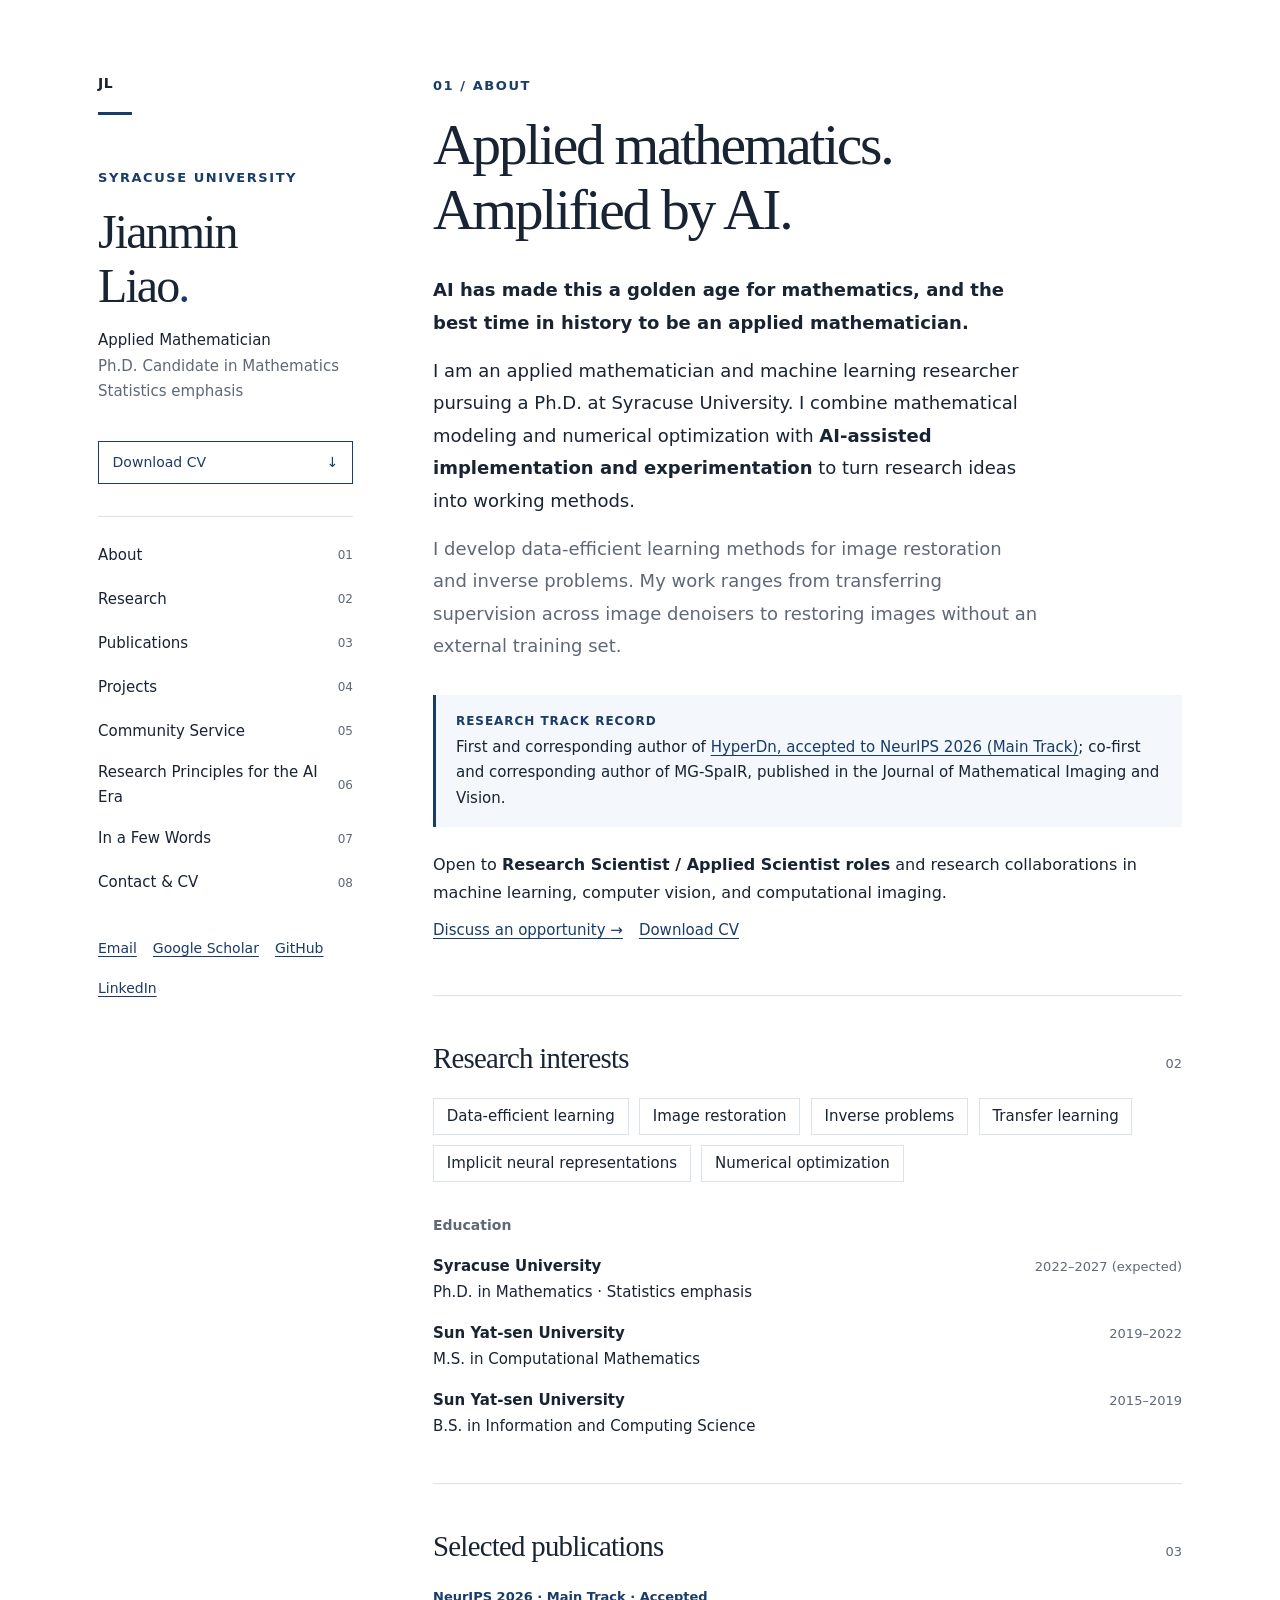
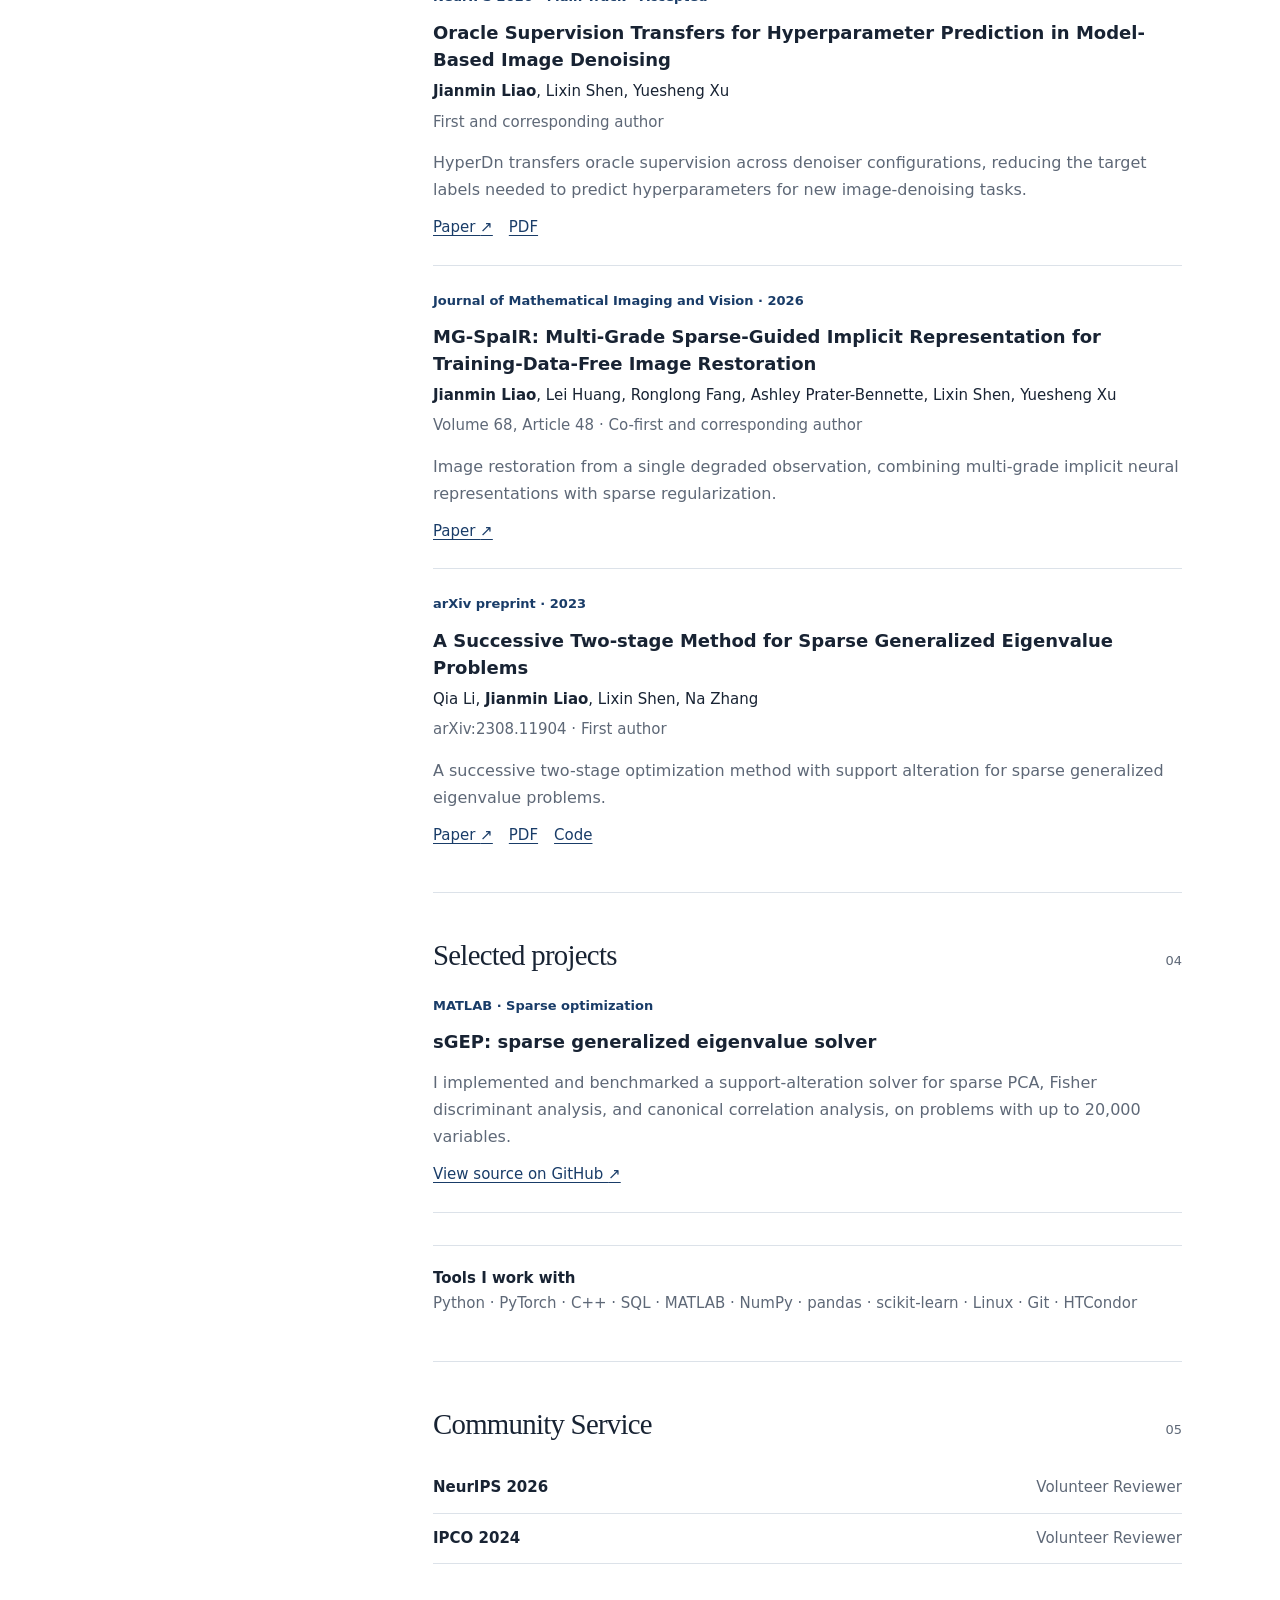
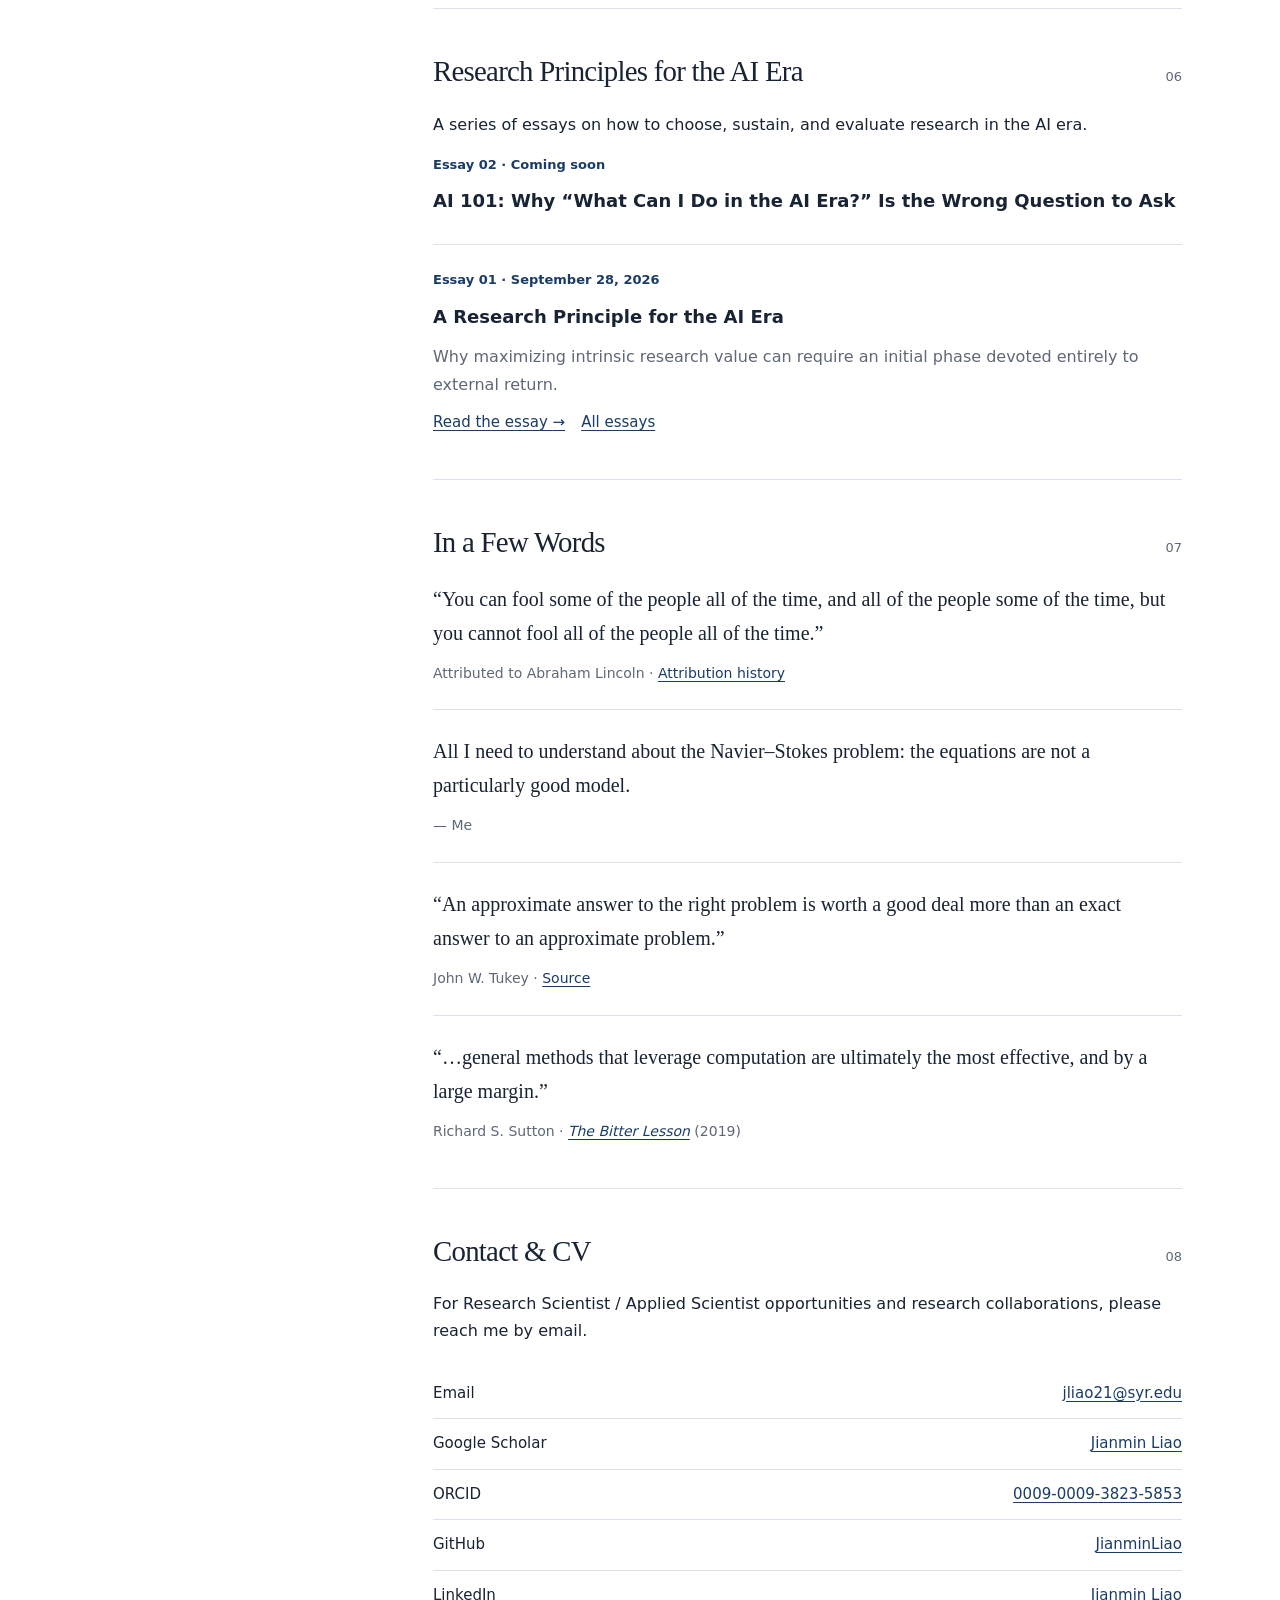
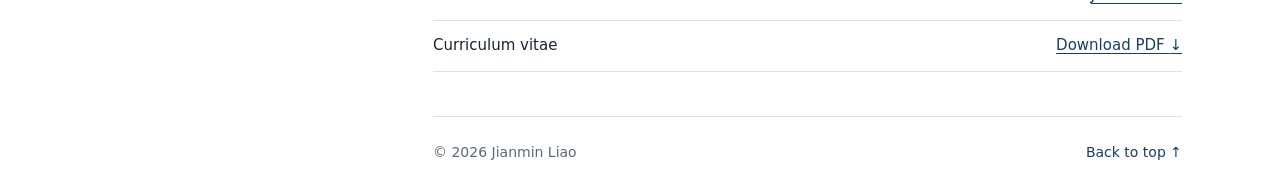
==== commit c6f34eec: "Expand quotes into In a Few Words" ====
--- a/index.html
+++ b/index.html
@@ -33,7 +33,7 @@
         <a href="#projects">Projects<span aria-hidden="true">04</span></a>
         <a href="#service">Community Service<span aria-hidden="true">05</span></a>
         <a href="#thoughts">Research Principles for the AI Era<span aria-hidden="true">06</span></a>
-        <a href="#quotes">Quotes I Believe In<span aria-hidden="true">07</span></a>
+        <a href="#quotes">In a Few Words<span aria-hidden="true">07</span></a>
         <a href="#contact">Contact &amp; CV<span aria-hidden="true">08</span></a>
       </nav>
       <div class="profile-links"><a href="mailto:jliao21@syr.edu">Email</a><a href="https://scholar.google.com/citations?user=6-htFRUAAAAJ&amp;hl=en">Google Scholar</a><a href="https://github.com/JianminLiao">GitHub</a><a href="https://linkedin.com/in/jianmin-liao">LinkedIn</a></div>
@@ -127,7 +127,19 @@
       </section>
 
       <section id="quotes" aria-labelledby="quotes-heading">
-        <div class="section-heading"><h2 id="quotes-heading">Quotes I Believe In</h2><span class="section-number" aria-hidden="true">07</span></div>
+        <div class="section-heading"><h2 id="quotes-heading">In a Few Words</h2><span class="section-number" aria-hidden="true">07</span></div>
+        <figure class="quote">
+          <blockquote cite="https://abrahamlincolnassociation.org/wp-content/uploads/2021/05/5-4.pdf">
+            <p>“You can fool some of the people all of the time, and all of the people some of the time, but you cannot fool all of the people all of the time.”</p>
+          </blockquote>
+          <figcaption>Attributed to Abraham Lincoln · <a href="https://abrahamlincolnassociation.org/wp-content/uploads/2021/05/5-4.pdf">Attribution history</a></figcaption>
+        </figure>
+        <figure class="quote">
+          <blockquote>
+            <p>All I need to understand about the Navier–Stokes problem: the equations are not a particularly good model.</p>
+          </blockquote>
+          <figcaption>— Me</figcaption>
+        </figure>
         <figure class="quote">
           <blockquote cite="https://www.johndcook.com/blog/2008/07/10/approximate-problems-and-approximate-solutions/">
             <p>“An approximate answer to the right problem is worth a good deal more than an exact answer to an approximate problem.”</p>
@@ -138,7 +150,7 @@
           <blockquote cite="https://www.incompleteideas.net/IncIdeas/BitterLesson.html">
             <p>“…general methods that leverage computation are ultimately the most effective, and by a large margin.”</p>
           </blockquote>
-          <figcaption>Richard S. Sutton · <cite><a href="https://www.incompleteideas.net/IncIdeas/BitterLesson.html">The Bitter Lesson</a></cite> (2019)</figcaption>
+          <figcaption>Richard S. Sutton · <cite><a href="https://www.cs.utexas.edu/~eunsol/courses/data/bitter_lesson.pdf">The Bitter Lesson</a></cite> (2019)</figcaption>
         </figure>
       </section>
 
